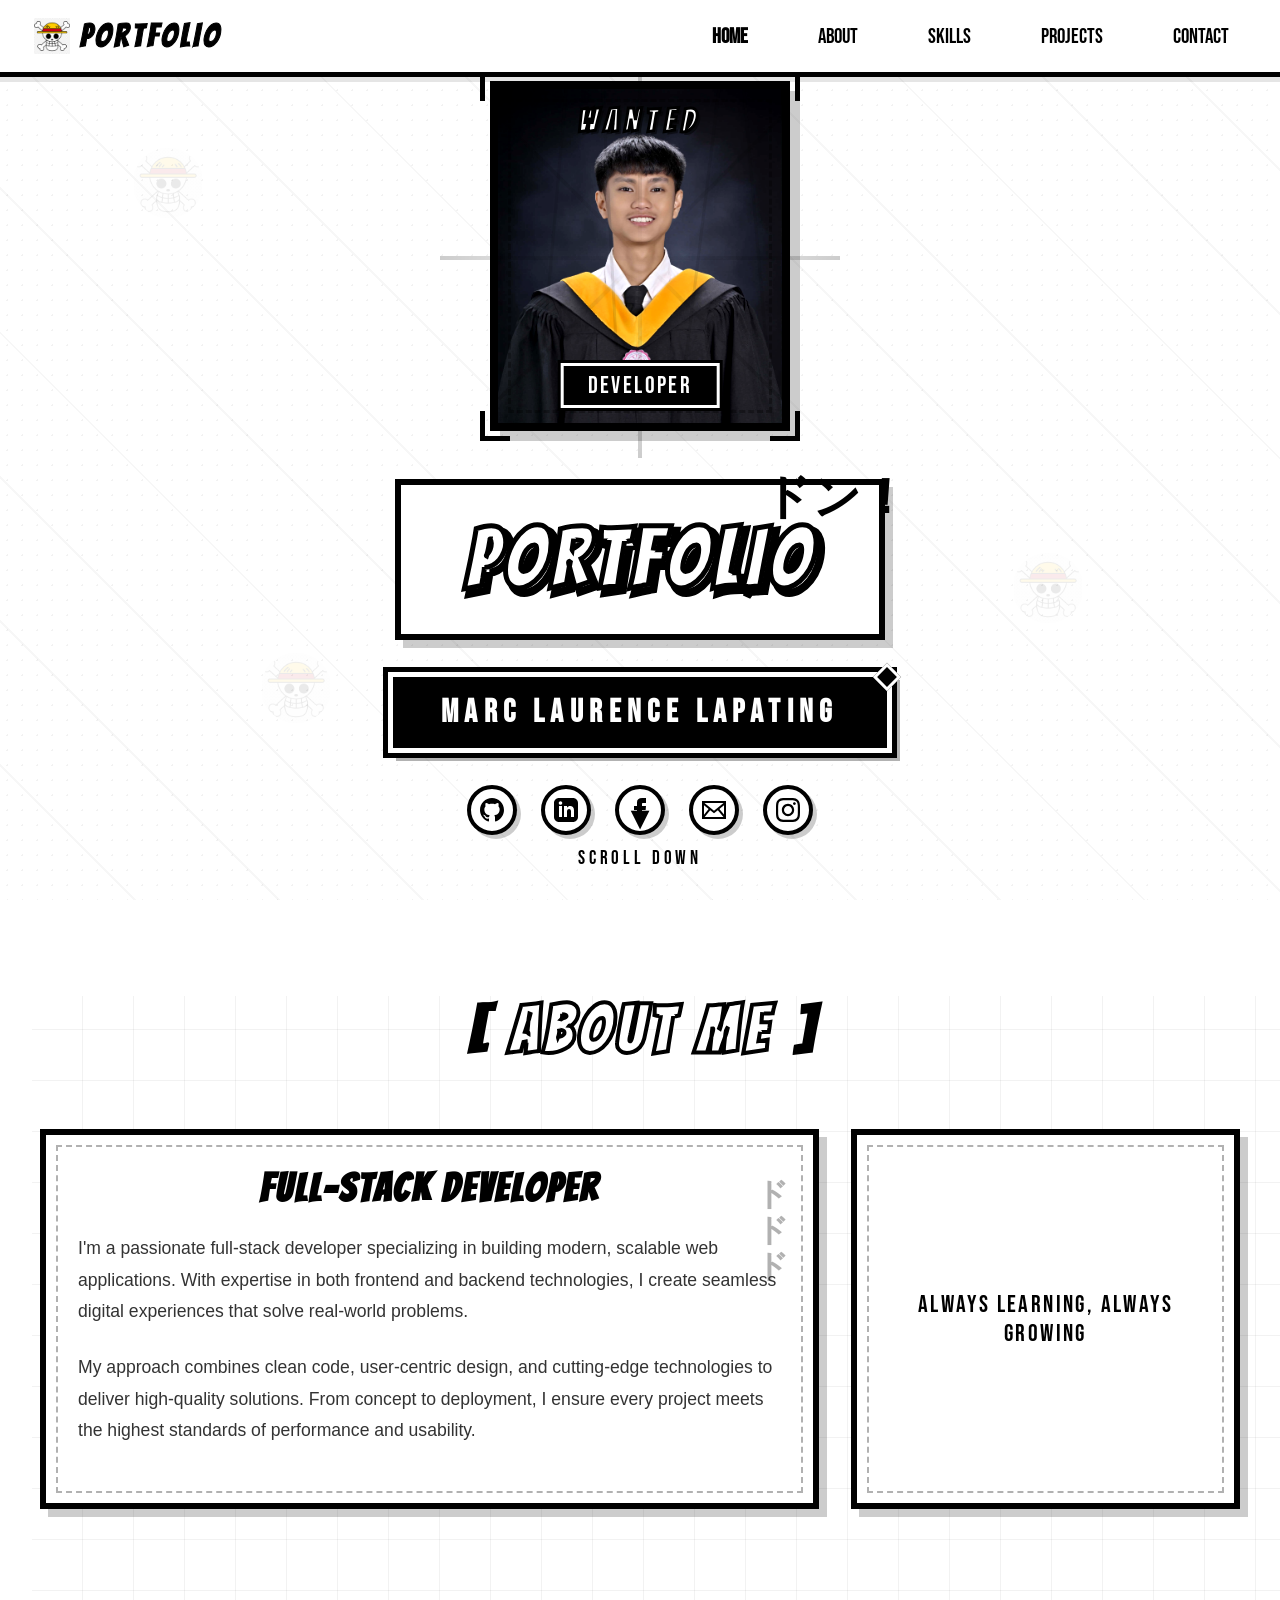
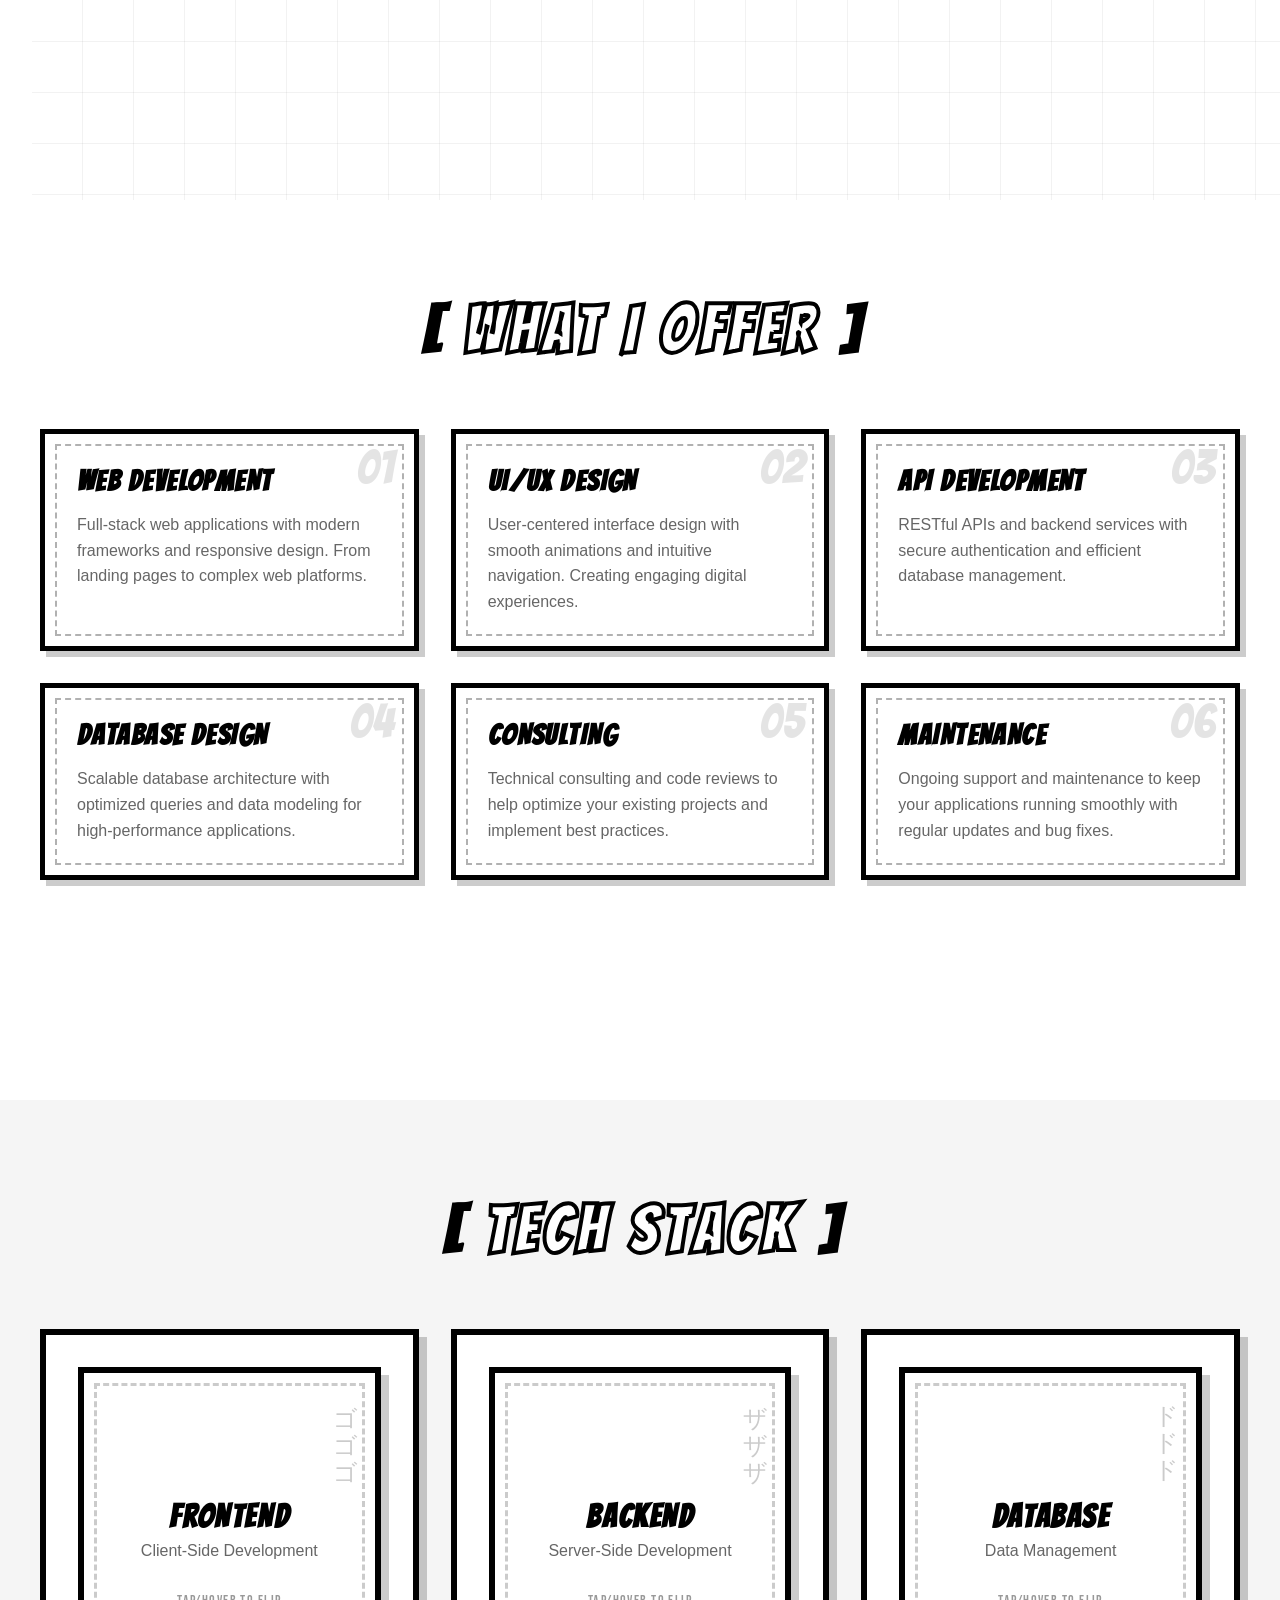
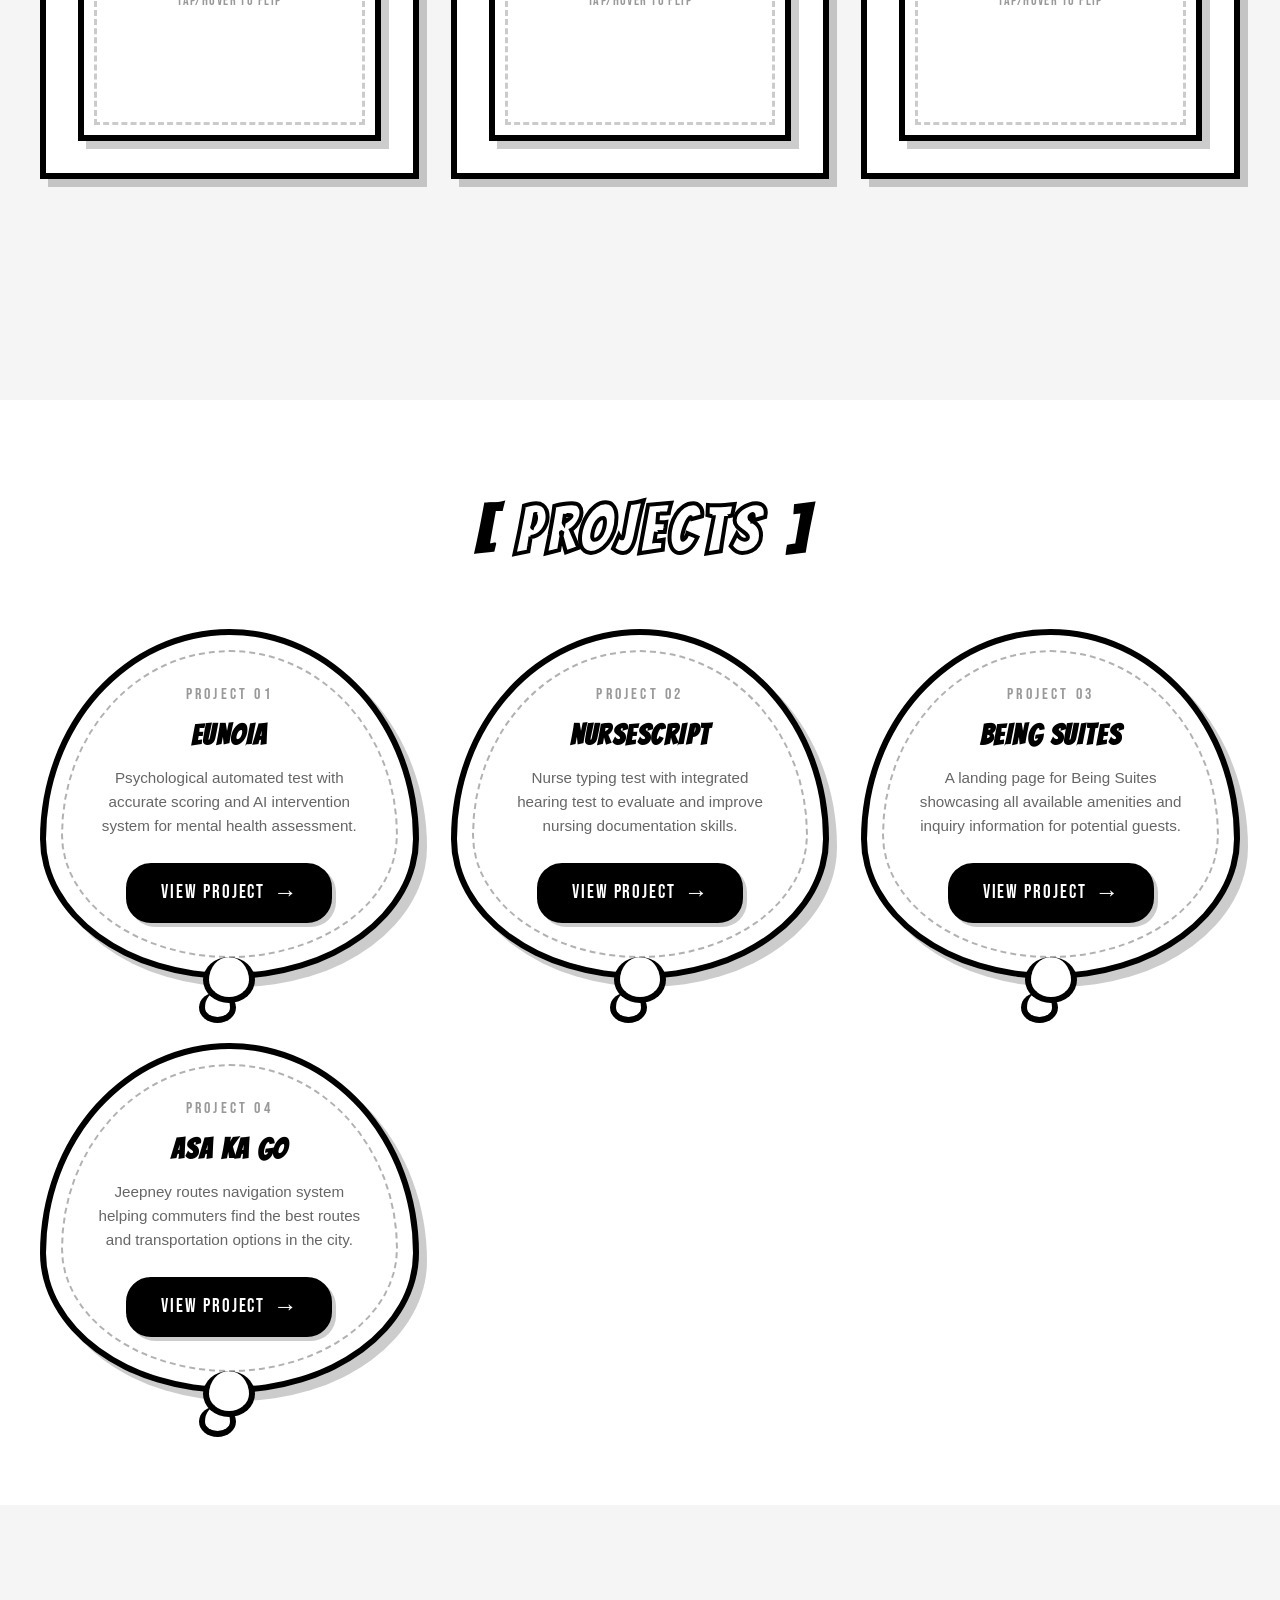
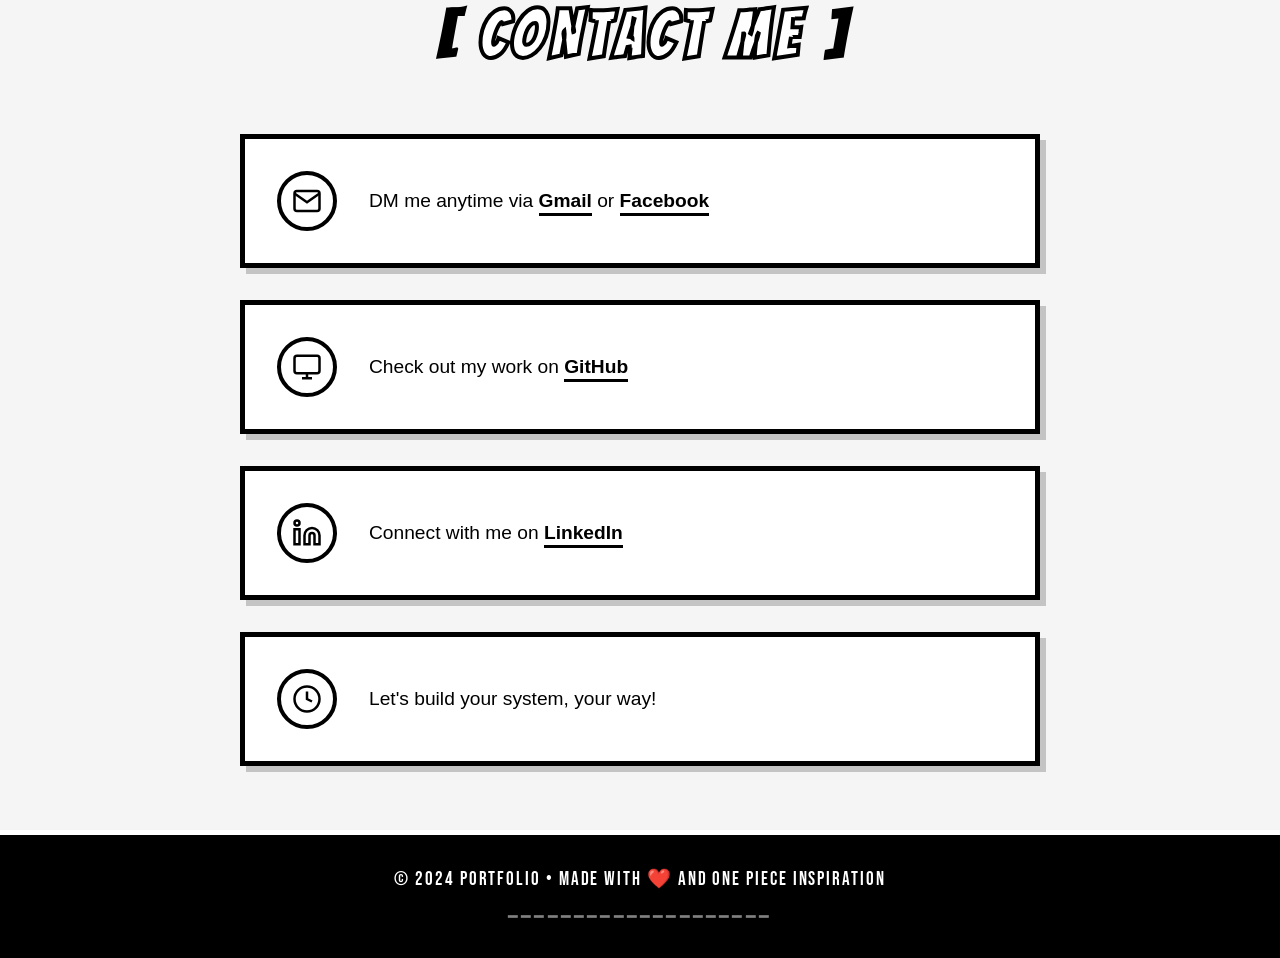
==== index.html @ 34b59da3 "Initial commit - One Piece Portfolio" ====
<!DOCTYPE html>
<html lang="en">
<head>
    <meta charset="UTF-8">
    <meta name="viewport" content="width=device-width, initial-scale=1.0">
    <title>One Piece Portfolio - Manga Edition</title>
    <link rel="stylesheet" href="styles.css">
</head>
<body>
    <!-- Navigation -->
    <nav class="manga-nav">
        <div class="nav-container">
            <div class="nav-logo">
                <img src="images/jolly-roger.png" alt="Logo" class="logo-img">
                <span class="logo-text">PORTFOLIO</span>
            </div>
            <ul class="nav-links">
                <li><a href="#hero" class="nav-link">HOME</a></li>
                <li><a href="#about" class="nav-link">ABOUT</a></li>
                <li><a href="#skills" class="nav-link">SKILLS</a></li>
                <li><a href="#projects" class="nav-link">PROJECTS</a></li>
                <li><a href="#contact" class="nav-link">CONTACT</a></li>
            </ul>
            <div class="nav-toggle">
                <span></span>
                <span></span>
                <span></span>
            </div>
        </div>
    </nav>
    <!-- Hero Section - One Piece Manga Style -->
    <section class="hero" id="hero">
        <!-- Manga Background -->
        <div class="manga-bg">
            <div class="halftone-dots"></div>
            <div class="speed-lines-bg"></div>
        </div>
        
        <!-- Straw Hat Crew Symbols -->
        <div class="crew-symbols">
            <img src="images/jolly-roger.png" alt="Jolly Roger" class="crew-symbol symbol-1">
            <img src="images/jolly-roger.png" alt="Jolly Roger" class="crew-symbol symbol-2">
            <img src="images/jolly-roger.png" alt="Jolly Roger" class="crew-symbol symbol-3">
        </div>
        
        <!-- Your Photo with Manga Frame -->
        <div class="avatar-container">
            <div class="manga-frame-outer">
                <div class="frame-corner tl"></div>
                <div class="frame-corner tr"></div>
                <div class="frame-corner bl"></div>
                <div class="frame-corner br"></div>
                
                <div class="manga-frame">
                    <img src="images/Gradpic Cut.jpg" alt="Profile" class="profile-photo">
                    <div class="photo-border"></div>
                    <div class="wanted-text">WANTED</div>
                    <div class="bounty-text">DEVELOPER</div>
                </div>
                
                <!-- Action Lines -->
                <div class="action-lines">
                    <div class="line line-1"></div>
                    <div class="line line-2"></div>
                    <div class="line line-3"></div>
                    <div class="line line-4"></div>
                </div>
            </div>
            
            <!-- Impact Effect -->
            <div class="impact-burst">
                <div class="burst-line" style="--angle: 0deg"></div>
                <div class="burst-line" style="--angle: 45deg"></div>
                <div class="burst-line" style="--angle: 90deg"></div>
                <div class="burst-line" style="--angle: 135deg"></div>
                <div class="burst-line" style="--angle: 180deg"></div>
                <div class="burst-line" style="--angle: 225deg"></div>
                <div class="burst-line" style="--angle: 270deg"></div>
                <div class="burst-line" style="--angle: 315deg"></div>
            </div>
        </div>

        <!-- Title with Manga Style -->
        <div class="title-container">
            <div class="manga-panel-title">
                <h1 class="title">
                    <span class="title-shadow">PORTFOLIO</span>
                    <span class="title-main">PORTFOLIO</span>
                </h1>
                <div class="title-effects">
                    <span class="effect-text">ドン！</span>
                </div>
            </div>
        </div>
        
        <h2 class="subtitle">
            <div class="name-plate">
                <span class="name">Marc Laurence Lapating</span>
                <div class="plate-decoration"></div>
            </div>
        </h2>
        
        <!-- Social Media Links -->
        <div class="social-media">
            <a href="https://github.com/LrenceLapating" target="_blank" class="social-link" aria-label="GitHub">
                <svg class="social-icon" viewBox="0 0 24 24" fill="currentColor">
                    <path d="M12 0c-6.626 0-12 5.373-12 12 0 5.302 3.438 9.8 8.207 11.387.599.111.793-.261.793-.577v-2.234c-3.338.726-4.033-1.416-4.033-1.416-.546-1.387-1.333-1.756-1.333-1.756-1.089-.745.083-.729.083-.729 1.205.084 1.839 1.237 1.839 1.237 1.07 1.834 2.807 1.304 3.492.997.107-.775.418-1.305.762-1.604-2.665-.305-5.467-1.334-5.467-5.931 0-1.311.469-2.381 1.236-3.221-.124-.303-.535-1.524.117-3.176 0 0 1.008-.322 3.301 1.23.957-.266 1.983-.399 3.003-.404 1.02.005 2.047.138 3.006.404 2.291-1.552 3.297-1.23 3.297-1.23.653 1.653.242 2.874.118 3.176.77.84 1.235 1.911 1.235 3.221 0 4.609-2.807 5.624-5.479 5.921.43.372.823 1.102.823 2.222v3.293c0 .319.192.694.801.576 4.765-1.589 8.199-6.086 8.199-11.386 0-6.627-5.373-12-12-12z"/>
                </svg>
            </a>
            
            <a href="https://www.linkedin.com/in/marc-laurence-lapating-000265319" target="_blank" class="social-link" aria-label="LinkedIn">
                <svg class="social-icon" viewBox="0 0 24 24" fill="currentColor">
                    <path d="M19 0h-14c-2.761 0-5 2.239-5 5v14c0 2.761 2.239 5 5 5h14c2.762 0 5-2.239 5-5v-14c0-2.761-2.238-5-5-5zm-11 19h-3v-11h3v11zm-1.5-12.268c-.966 0-1.75-.79-1.75-1.764s.784-1.764 1.75-1.764 1.75.79 1.75 1.764-.783 1.764-1.75 1.764zm13.5 12.268h-3v-5.604c0-3.368-4-3.113-4 0v5.604h-3v-11h3v1.765c1.396-2.586 7-2.777 7 2.476v6.759z"/>
                </svg>
            </a>
            
            <a href="https://www.facebook.com/profile.php?id=61575056012987" target="_blank" class="social-link" aria-label="Facebook">
                <svg class="social-icon" viewBox="0 0 24 24" fill="currentColor">
                    <path d="M9 8h-3v4h3v12h5v-12h3.642l.358-4h-4v-1.667c0-.955.192-1.333 1.115-1.333h2.885v-5h-3.808c-3.596 0-5.192 1.583-5.192 4.615v3.385z"/>
                </svg>
            </a>
            
            <a href="mailto:laurencelapating@gmail.com" class="social-link" aria-label="Email">
                <svg class="social-icon" viewBox="0 0 24 24" fill="currentColor">
                    <path d="M0 3v18h24v-18h-24zm6.623 7.929l-4.623 5.712v-9.458l4.623 3.746zm-4.141-5.929h19.035l-9.517 7.713-9.518-7.713zm5.694 7.188l3.824 3.099 3.83-3.104 5.612 6.817h-18.779l5.513-6.812zm9.208-1.264l4.616-3.741v9.348l-4.616-5.607z"/>
                </svg>
            </a>
            
            <a href="https://www.instagram.com/yourusername" target="_blank" class="social-link" aria-label="Instagram">
                <svg class="social-icon" viewBox="0 0 24 24" fill="currentColor">
                    <path d="M12 2.163c3.204 0 3.584.012 4.85.07 3.252.148 4.771 1.691 4.919 4.919.058 1.265.069 1.645.069 4.849 0 3.205-.012 3.584-.069 4.849-.149 3.225-1.664 4.771-4.919 4.919-1.266.058-1.644.07-4.85.07-3.204 0-3.584-.012-4.849-.07-3.26-.149-4.771-1.699-4.919-4.92-.058-1.265-.07-1.644-.07-4.849 0-3.204.013-3.583.07-4.849.149-3.227 1.664-4.771 4.919-4.919 1.266-.057 1.645-.069 4.849-.069zm0-2.163c-3.259 0-3.667.014-4.947.072-4.358.2-6.78 2.618-6.98 6.98-.059 1.281-.073 1.689-.073 4.948 0 3.259.014 3.668.072 4.948.2 4.358 2.618 6.78 6.98 6.98 1.281.058 1.689.072 4.948.072 3.259 0 3.668-.014 4.948-.072 4.354-.2 6.782-2.618 6.979-6.98.059-1.28.073-1.689.073-4.948 0-3.259-.014-3.667-.072-4.947-.196-4.354-2.617-6.78-6.979-6.98-1.281-.059-1.69-.073-4.949-.073zm0 5.838c-3.403 0-6.162 2.759-6.162 6.162s2.759 6.163 6.162 6.163 6.162-2.759 6.162-6.163c0-3.403-2.759-6.162-6.162-6.162zm0 10.162c-2.209 0-4-1.79-4-4 0-2.209 1.791-4 4-4s4 1.791 4 4c0 2.21-1.791 4-4 4zm6.406-11.845c-.796 0-1.441.645-1.441 1.44s.645 1.44 1.441 1.44c.795 0 1.439-.645 1.439-1.44s-.644-1.44-1.439-1.44z"/>
                </svg>
            </a>
        </div>
        
        <!-- Scroll Indicator -->
        <div class="scroll-indicator">
            <div class="scroll-arrow">▼</div>
            <span class="scroll-text">SCROLL DOWN</span>
        </div>
    </section>

    <!-- About Section - Manga Panel Style -->
    <section class="about" id="about">
        <div class="manga-grid-bg"></div>
        <div class="section-content">
            <h2 class="section-title manga-title">
                <span class="title-bracket">[</span>
                <span class="title-text">ABOUT ME</span>
                <span class="title-bracket">]</span>
            </h2>
            
            <div class="manga-panels-container">
                <div class="manga-panel panel-large">
                    <div class="panel-frame"></div>
                    <div class="about-content">
                        <h3 class="about-heading">Full-Stack Developer</h3>
                        <p class="about-text">
                            I'm a passionate full-stack developer specializing in building modern, scalable web applications. 
                            With expertise in both frontend and backend technologies, I create seamless digital experiences 
                            that solve real-world problems.
                        </p>
                        <p class="about-text">
                            My approach combines clean code, user-centric design, and cutting-edge technologies to deliver 
                            high-quality solutions. From concept to deployment, I ensure every project meets the highest 
                            standards of performance and usability.
                        </p>
                    </div>
                    <div class="panel-effects">
                        <span class="effect-kanji">ドドド</span>
                    </div>
                </div>
                
                <div class="manga-panel panel-small">
                    <div class="panel-frame"></div>
                    <p class="panel-caption">ALWAYS LEARNING, ALWAYS GROWING</p>
                </div>
            </div>
        </div>
    </section>

    <!-- What I Offer Section -->
    <section class="services" id="services">
        <div class="section-content">
            <h2 class="section-title manga-title">
                <span class="title-bracket">[</span>
                <span class="title-text">WHAT I OFFER</span>
                <span class="title-bracket">]</span>
            </h2>
            
            <div class="services-grid">
                <div class="service-card">
                    <div class="service-border"></div>
                    <div class="service-number">01</div>
                    <h3 class="service-title">WEB DEVELOPMENT</h3>
                    <p class="service-desc">Full-stack web applications with modern frameworks and responsive design. From landing pages to complex web platforms.</p>
                </div>
                
                <div class="service-card">
                    <div class="service-border"></div>
                    <div class="service-number">02</div>
                    <h3 class="service-title">UI/UX DESIGN</h3>
                    <p class="service-desc">User-centered interface design with smooth animations and intuitive navigation. Creating engaging digital experiences.</p>
                </div>
                
                <div class="service-card">
                    <div class="service-border"></div>
                    <div class="service-number">03</div>
                    <h3 class="service-title">API DEVELOPMENT</h3>
                    <p class="service-desc">RESTful APIs and backend services with secure authentication and efficient database management.</p>
                </div>
                
                <div class="service-card">
                    <div class="service-border"></div>
                    <div class="service-number">04</div>
                    <h3 class="service-title">DATABASE DESIGN</h3>
                    <p class="service-desc">Scalable database architecture with optimized queries and data modeling for high-performance applications.</p>
                </div>
                
                <div class="service-card">
                    <div class="service-border"></div>
                    <div class="service-number">05</div>
                    <h3 class="service-title">CONSULTING</h3>
                    <p class="service-desc">Technical consulting and code reviews to help optimize your existing projects and implement best practices.</p>
                </div>
                
                <div class="service-card">
                    <div class="service-border"></div>
                    <div class="service-number">06</div>
                    <h3 class="service-title">MAINTENANCE</h3>
                    <p class="service-desc">Ongoing support and maintenance to keep your applications running smoothly with regular updates and bug fixes.</p>
                </div>
            </div>
        </div>
    </section>

    <!-- Skills Section - Crew Members Style -->
    <section class="skills" id="skills">
        <div class="section-content">
            <h2 class="section-title manga-title">
                <span class="title-bracket">[</span>
                <span class="title-text">Tech Stack</span>
                <span class="title-bracket">]</span>
            </h2>
            
            <div class="skills-grid crew-grid">
                <!-- Frontend Card -->
                <div class="crew-card flip-card" onclick="this.classList.toggle('flipped')">
                    <div class="flip-card-inner">
                        <!-- Front Side -->
                        <div class="flip-card-front">
                            <div class="card-border"></div>
                            <h3 class="crew-name">FRONTEND</h3>
                            <p class="crew-role">Client-Side Development</p>
                            <div class="card-effect">ゴゴゴ</div>
                            <p class="flip-hint">TAP/HOVER TO FLIP</p>
                        </div>
                        
                        <!-- Back Side -->
                        <div class="flip-card-back">
                            <div class="card-border"></div>
                            <h3 class="tech-title">TECH STACK</h3>
                            <div class="tech-list">
                                <div class="tech-item">⚡ React.js</div>
                                <div class="tech-item">⚡ Next.js</div>
                                <div class="tech-item">⚡ TypeScript</div>
                                <div class="tech-item">⚡ Tailwind CSS</div>
                                <div class="tech-item">⚡ JavaScript</div>
                                <div class="tech-item">⚡ HTML5 & CSS3</div>
                            </div>
                            <div class="card-effect">ドン！</div>
                        </div>
                    </div>
                </div>
                
                <!-- Backend Card -->
                <div class="crew-card flip-card" onclick="this.classList.toggle('flipped')">
                    <div class="flip-card-inner">
                        <!-- Front Side -->
                        <div class="flip-card-front">
                            <div class="card-border"></div>
                            <h3 class="crew-name">BACKEND</h3>
                            <p class="crew-role">Server-Side Development</p>
                            <div class="card-effect">ザザザ</div>
                            <p class="flip-hint">TAP/HOVER TO FLIP</p>
                        </div>
                        
                        <!-- Back Side -->
                        <div class="flip-card-back">
                            <div class="card-border"></div>
                            <h3 class="tech-title">TECH STACK</h3>
                            <div class="tech-list">
                                <div class="tech-item">⚡ Node.js</div>
                                <div class="tech-item">⚡ Express.js</div>
                                <div class="tech-item">⚡ Python</div>
                                <div class="tech-item">⚡ Django</div>
                                <div class="tech-item">⚡ REST APIs</div>
                                <div class="tech-item">⚡ GraphQL</div>
                            </div>
                            <div class="card-effect">バン！</div>
                        </div>
                    </div>
                </div>
                
                <!-- Database Card -->
                <div class="crew-card flip-card" onclick="this.classList.toggle('flipped')">
                    <div class="flip-card-inner">
                        <!-- Front Side -->
                        <div class="flip-card-front">
                            <div class="card-border"></div>
                            <h3 class="crew-name">DATABASE</h3>
                            <p class="crew-role">Data Management</p>
                            <div class="card-effect">ドドド</div>
                            <p class="flip-hint">TAP/HOVER TO FLIP</p>
                        </div>
                        
                        <!-- Back Side -->
                        <div class="flip-card-back">
                            <div class="card-border"></div>
                            <h3 class="tech-title">TECH STACK</h3>
                            <div class="tech-list">
                                <div class="tech-item">⚡ MongoDB</div>
                                <div class="tech-item">⚡ PostgreSQL</div>
                                <div class="tech-item">⚡ MySQL</div>
                                <div class="tech-item">⚡ Redis</div>
                                <div class="tech-item">⚡ Firebase</div>
                                <div class="tech-item">⚡ Prisma ORM</div>
                            </div>
                            <div class="card-effect">ズン！</div>
                        </div>
                    </div>
                </div>
            </div>
        </div>
    </section>

    <!-- Projects Section - Manga Chapters -->
    <section class="projects" id="projects">
        <div class="section-content">
            <h2 class="section-title manga-title">
                <span class="title-bracket">[</span>
                <span class="title-text">PROJECTS</span>
                <span class="title-bracket">]</span>
            </h2>
            
            <div class="projects-grid manga-chapters">
                <a href="https://eunoia.uic.edu.ph" target="_blank" class="chapter-card">
                    <div class="chapter-border"></div>
                    <div class="chapter-number">PROJECT 01</div>
                    <h3 class="chapter-title">EUNOIA</h3>
                    <p class="chapter-desc">Psychological automated test with accurate scoring and AI intervention system for mental health assessment.</p>
                    <div class="manga-btn-wrapper">
                        <span class="manga-btn-text">VIEW PROJECT</span>
                        <div class="btn-arrow">→</div>
                    </div>
                    <div class="impact-text">ドン！</div>
                </a>
                
                <a href="https://nursescript.uic.edu.ph/" target="_blank" class="chapter-card">
                    <div class="chapter-border"></div>
                    <div class="chapter-number">PROJECT 02</div>
                    <h3 class="chapter-title">NURSESCRIPT</h3>
                    <p class="chapter-desc">Nurse typing test with integrated hearing test to evaluate and improve nursing documentation skills.</p>
                    <div class="manga-btn-wrapper">
                        <span class="manga-btn-text">VIEW PROJECT</span>
                        <div class="btn-arrow">→</div>
                    </div>
                    <div class="impact-text">バン！</div>
                </a>
                
                <a href="https://being-suites.vercel.app/" target="_blank" class="chapter-card">
                    <div class="chapter-border"></div>
                    <div class="chapter-number">PROJECT 03</div>
                    <h3 class="chapter-title">BEING SUITES</h3>
                    <p class="chapter-desc">A landing page for Being Suites showcasing all available amenities and inquiry information for potential guests.</p>
                    <div class="manga-btn-wrapper">
                        <span class="manga-btn-text">VIEW PROJECT</span>
                        <div class="btn-arrow">→</div>
                    </div>
                    <div class="impact-text">ズン！</div>
                </a>
                
                <a href="https://asa-ka-go.vercel.app/" target="_blank" class="chapter-card">
                    <div class="chapter-border"></div>
                    <div class="chapter-number">PROJECT 04</div>
                    <h3 class="chapter-title">ASA KA GO</h3>
                    <p class="chapter-desc">Jeepney routes navigation system helping commuters find the best routes and transportation options in the city.</p>
                    <div class="manga-btn-wrapper">
                        <span class="manga-btn-text">VIEW PROJECT</span>
                        <div class="btn-arrow">→</div>
                    </div>
                    <div class="impact-text">ガン！</div>
                </a>
            </div>
        </div>
    </section>

    <!-- Contact Section - Final Panel -->
    <section class="contact" id="contact">
        <div class="section-content">
            <h2 class="section-title manga-title">
                <span class="title-bracket">[</span>
                <span class="title-text">CONTACT ME</span>
                <span class="title-bracket">]</span>
            </h2>
            
            <div class="contact-list">
                <div class="contact-item">
                    <div class="contact-icon-wrapper">
                        <svg class="contact-svg" viewBox="0 0 24 24" fill="none" stroke="currentColor" stroke-width="2">
                            <path d="M4 4h16c1.1 0 2 .9 2 2v12c0 1.1-.9 2-2 2H4c-1.1 0-2-.9-2-2V6c0-1.1.9-2 2-2z"></path>
                            <polyline points="22,6 12,13 2,6"></polyline>
                        </svg>
                    </div>
                    <p class="contact-text">DM me anytime via <a href="mailto:laurencelapating@gmail.com" class="contact-link">Gmail</a> or <a href="https://www.facebook.com/profile.php?id=61575056012987" target="_blank" class="contact-link">Facebook</a></p>
                </div>
                
                <div class="contact-item">
                    <div class="contact-icon-wrapper">
                        <svg class="contact-svg" viewBox="0 0 24 24" fill="none" stroke="currentColor" stroke-width="2">
                            <rect x="2" y="3" width="20" height="14" rx="2" ry="2"></rect>
                            <line x1="8" y1="21" x2="16" y2="21"></line>
                            <line x1="12" y1="17" x2="12" y2="21"></line>
                        </svg>
                    </div>
                    <p class="contact-text">Check out my work on <a href="https://github.com/LrenceLapating" target="_blank" class="contact-link">GitHub</a></p>
                </div>
                
                <div class="contact-item">
                    <div class="contact-icon-wrapper">
                        <svg class="contact-svg" viewBox="0 0 24 24" fill="none" stroke="currentColor" stroke-width="2">
                            <path d="M16 8a6 6 0 0 1 6 6v7h-4v-7a2 2 0 0 0-2-2 2 2 0 0 0-2 2v7h-4v-7a6 6 0 0 1 6-6z"></path>
                            <rect x="2" y="9" width="4" height="12"></rect>
                            <circle cx="4" cy="4" r="2"></circle>
                        </svg>
                    </div>
                    <p class="contact-text">Connect with me on <a href="https://www.linkedin.com/in/marc-laurence-lapating-000265319" target="_blank" class="contact-link">LinkedIn</a></p>
                </div>
                
                <div class="contact-item">
                    <div class="contact-icon-wrapper">
                        <svg class="contact-svg" viewBox="0 0 24 24" fill="none" stroke="currentColor" stroke-width="2">
                            <circle cx="12" cy="12" r="10"></circle>
                            <polyline points="12 6 12 12 16 14"></polyline>
                        </svg>
                    </div>
                    <p class="contact-text">Let's build your system, your way!</p>
                </div>
            </div>
        </div>
    </section>
    
    <!-- Footer -->
    <footer class="manga-footer">
        <p>© 2024 Portfolio • Made with ❤️ and One Piece inspiration</p>
        <div class="footer-decoration">━━━━━━━━━━━━━━━━━━━━</div>
    </footer>

    <script src="script.js"></script>
</body>
</html>
---- styles.css ----
@import url('https://fonts.googleapis.com/css2?family=Bangers&family=Permanent+Marker&family=Bebas+Neue&display=swap');

* {
    margin: 0;
    padding: 0;
    box-sizing: border-box;
}

body {
    font-family: 'Arial', sans-serif;
    background: #fff;
    color: #000;
    overflow-x: hidden;
}

/* NAVIGATION - MANGA STYLE */
.manga-nav {
    position: fixed;
    top: 0;
    left: 0;
    right: 0;
    background: #fff;
    border-bottom: 5px solid #000;
    z-index: 1000;
    box-shadow: 0 5px 0 rgba(0,0,0,0.1);
}

.nav-container {
    max-width: 1400px;
    margin: 0 auto;
    padding: 1rem 2rem;
    display: flex;
    justify-content: space-between;
    align-items: center;
}

.nav-logo {
    display: flex;
    align-items: center;
    gap: 0.5rem;
}

.logo-text {
    font-family: 'Bangers', cursive;
    font-size: 2rem;
    color: #000;
    letter-spacing: 0.1em;
    -webkit-text-stroke: 1px #000;
}

.logo-skull {
    font-size: 1.8rem;
    animation: skullBounce 1s ease-in-out infinite;
}

.logo-img {
    width: 40px;
    height: 40px;
    object-fit: contain;
    animation: skullBounce 1s ease-in-out infinite;
    background: #fff !important;
    padding: 2px;
}

@keyframes skullBounce {
    0%, 100% { transform: rotate(0deg); }
    50% { transform: rotate(10deg); }
}

.nav-links {
    display: flex;
    list-style: none;
    gap: 2rem;
}

.nav-link {
    font-family: 'Bebas Neue', cursive;
    font-size: 1.3rem;
    color: #000;
    text-decoration: none;
    padding: 0.5rem 1rem;
    border: 3px solid transparent;
    transition: all 0.3s;
    position: relative;
}

.nav-link::after {
    content: '';
    position: absolute;
    bottom: 0;
    left: 0;
    width: 0;
    height: 3px;
    background: #000;
    transition: width 0.3s;
}

.nav-link:hover::after {
    width: 100%;
}

.nav-link:hover {
    transform: translateY(-3px);
}

.nav-toggle {
    display: none;
    flex-direction: column;
    gap: 5px;
    cursor: pointer;
}

.nav-toggle span {
    width: 30px;
    height: 4px;
    background: #000;
    transition: all 0.3s;
}

/* HERO SECTION - ONE PIECE MANGA STYLE */
.hero {
    min-height: 100vh;
    display: flex;
    flex-direction: column;
    align-items: center;
    justify-content: center;
    position: relative;
    background: #fff;
    padding-top: 80px;
    overflow: hidden;
}

/* Manga Background */
.manga-bg {
    position: absolute;
    width: 100%;
    height: 100%;
    z-index: 0;
}

.halftone-dots {
    position: absolute;
    width: 100%;
    height: 100%;
    background-image: 
        radial-gradient(circle, #000 1px, transparent 1px);
    background-size: 15px 15px;
    opacity: 0.05;
}

.speed-lines-bg {
    position: absolute;
    width: 100%;
    height: 100%;
    background: repeating-linear-gradient(
        45deg,
        transparent,
        transparent 100px,
        rgba(0,0,0,0.03) 100px,
        rgba(0,0,0,0.03) 102px
    );
}

/* Crew Symbols */
.crew-symbols {
    position: absolute;
    width: 100%;
    height: 100%;
    pointer-events: none;
}

.crew-symbol {
    position: absolute;
    width: 80px;
    height: 80px;
    object-fit: contain;
    opacity: 0.08;
    animation: floatSymbol 6s ease-in-out infinite;
    background: #fff !important;
    padding: 5px;
    border-radius: 50%;
}

.symbol-1 { top: 15%; left: 10%; animation-delay: 0s; }
.symbol-2 { top: 60%; right: 15%; animation-delay: 2s; }
.symbol-3 { bottom: 20%; left: 20%; animation-delay: 4s; }

@keyframes floatSymbol {
    0%, 100% { transform: translateY(0) rotate(0deg); }
    50% { transform: translateY(-20px) rotate(10deg); }
}

/* AVATAR WITH YOUR PHOTO */
.avatar-container {
    position: relative;
    z-index: 10;
    animation: heroEntry 1.5s cubic-bezier(0.68, -0.55, 0.265, 1.55);
}

@keyframes heroEntry {
    0% { transform: scale(0) rotate(180deg); opacity: 0; }
    60% { transform: scale(1.1) rotate(-10deg); }
    100% { transform: scale(1) rotate(0); opacity: 1; }
}

.manga-frame-outer {
    position: relative;
    width: 300px;
    height: 350px;
}

/* Frame Corners */
.frame-corner {
    position: absolute;
    width: 30px;
    height: 30px;
    border: 5px solid #000;
    z-index: 5;
}

.frame-corner.tl { top: -10px; left: -10px; border-right: none; border-bottom: none; }
.frame-corner.tr { top: -10px; right: -10px; border-left: none; border-bottom: none; }
.frame-corner.bl { bottom: -10px; left: -10px; border-right: none; border-top: none; }
.frame-corner.br { bottom: -10px; right: -10px; border-left: none; border-top: none; }

/* Manga Frame */
.manga-frame {
    position: relative;
    width: 100%;
    height: 100%;
    background: #fff;
    border: 8px solid #000;
    box-shadow: 
        inset 0 0 0 3px #fff,
        inset 0 0 0 6px #000,
        10px 10px 0 rgba(0,0,0,0.2);
    overflow: hidden;
}

.profile-photo {
    width: 100%;
    height: 100%;
    object-fit: cover;
    filter: contrast(1.2) grayscale(0);
    transition: all 0.5s;
}

.manga-frame:hover .profile-photo {
    transform: scale(1.1);
    filter: contrast(1.3);
}

.photo-border {
    position: absolute;
    top: 10px;
    left: 10px;
    right: 10px;
    bottom: 10px;
    border: 3px dashed #000;
    pointer-events: none;
    opacity: 0.3;
}

.wanted-text {
    position: absolute;
    top: 15px;
    left: 50%;
    transform: translateX(-50%);
    font-family: 'Bangers', cursive;
    font-size: 2rem;
    color: #fff;
    -webkit-text-stroke: 3px #000;
    text-shadow: 3px 3px 0 rgba(0,0,0,0.5);
    z-index: 10;
    letter-spacing: 0.2em;
}

.bounty-text {
    position: absolute;
    bottom: 15px;
    left: 50%;
    transform: translateX(-50%);
    font-family: 'Bebas Neue', cursive;
    font-size: 1.5rem;
    color: #fff;
    background: #000;
    padding: 0.3rem 1.5rem;
    border: 3px solid #fff;
    box-shadow: 0 0 0 3px #000;
    z-index: 10;
    letter-spacing: 0.1em;
}

/* Action Lines */
.action-lines {
    position: absolute;
    width: 100%;
    height: 100%;
    top: 0;
    left: 0;
    pointer-events: none;
}

.line {
    position: absolute;
    width: 3px;
    height: 100%;
    background: #000;
    opacity: 0.1;
}

.line-1 { left: 20%; transform: rotate(5deg); }
.line-2 { left: 40%; transform: rotate(-3deg); }
.line-3 { right: 30%; transform: rotate(7deg); }
.line-4 { right: 10%; transform: rotate(-5deg); }

/* Impact Burst */
.impact-burst {
    position: absolute;
    width: 400px;
    height: 400px;
    top: 50%;
    left: 50%;
    transform: translate(-50%, -50%);
    pointer-events: none;
}

.burst-line {
    position: absolute;
    width: 200px;
    height: 4px;
    background: linear-gradient(90deg, #000, transparent);
    top: 50%;
    left: 50%;
    transform-origin: left center;
    transform: rotate(var(--angle)) translateX(-100%);
    opacity: 0.2;
    animation: burstPulse 2s ease-in-out infinite;
}

@keyframes burstPulse {
    0%, 100% { transform: rotate(var(--angle)) translateX(-100%) scaleX(1); }
    50% { transform: rotate(var(--angle)) translateX(-100%) scaleX(1.2); }
}

/* TITLE STYLING */
.title-container {
    position: relative;
    margin-top: 3rem;
    z-index: 10;
}

.manga-panel-title {
    position: relative;
    background: #fff;
    padding: 2rem 4rem;
    border: 6px solid #000;
    box-shadow: 8px 8px 0 rgba(0,0,0,0.2);
}

.title {
    position: relative;
    text-align: center;
}

.title-shadow {
    position: absolute;
    top: 5px;
    left: 5px;
    font-family: 'Bangers', cursive;
    font-size: 5rem;
    color: transparent;
    -webkit-text-stroke: 8px #000;
    letter-spacing: 0.1em;
    z-index: 1;
}

.title-main {
    position: relative;
    font-family: 'Bangers', cursive;
    font-size: 5rem;
    color: #fff;
    -webkit-text-stroke: 5px #000;
    letter-spacing: 0.1em;
    z-index: 2;
    animation: titlePop 1s ease-out infinite alternate;
}

@keyframes titlePop {
    0% { transform: scale(1); }
    100% { transform: scale(1.02); }
}

.title-effects {
    position: absolute;
    top: -20px;
    right: -30px;
}

.effect-text {
    font-family: 'Bebas Neue', cursive;
    font-size: 3rem;
    color: #000;
    font-weight: bold;
    animation: effectShake 0.5s ease-in-out infinite;
}

@keyframes effectShake {
    0%, 100% { transform: rotate(-5deg); }
    50% { transform: rotate(5deg); }
}

/* SUBTITLE */
.subtitle {
    margin-top: 2rem;
    z-index: 10;
}

.name-plate {
    position: relative;
    background: #000;
    color: #fff;
    padding: 1rem 3rem;
    border: 5px solid #fff;
    box-shadow: 0 0 0 5px #000, 8px 8px 0 rgba(0,0,0,0.3);
    display: inline-block;
}

.name {
    font-family: 'Bebas Neue', cursive;
    font-size: 2rem;
    letter-spacing: 0.2em;
}

.plate-decoration {
    position: absolute;
    top: -10px;
    right: -10px;
    width: 20px;
    height: 20px;
    background: #000;
    border: 3px solid #fff;
    transform: rotate(45deg);
}

/* SOCIAL MEDIA LINKS */
.social-media {
    display: flex;
    gap: 1.5rem;
    margin-top: 2rem;
    justify-content: center;
    align-items: center;
    z-index: 10;
    animation: socialEntry 1s ease-out 1s both;
}

@keyframes socialEntry {
    0% { transform: translateY(30px); opacity: 0; }
    100% { transform: translateY(0); opacity: 1; }
}

.social-link {
    width: 50px;
    height: 50px;
    background: #fff;
    border: 4px solid #000;
    border-radius: 50%;
    display: flex;
    align-items: center;
    justify-content: center;
    transition: all 0.4s cubic-bezier(0.68, -0.55, 0.265, 1.55);
    box-shadow: 4px 4px 0 rgba(0,0,0,0.2);
    position: relative;
    overflow: hidden;
}

.social-link::before {
    content: '';
    position: absolute;
    width: 100%;
    height: 100%;
    background: #000;
    transform: translateY(100%);
    transition: transform 0.3s;
    z-index: 0;
}

.social-link:hover::before {
    transform: translateY(0);
}

.social-link:hover {
    transform: translateY(-8px) rotate(10deg);
    box-shadow: 6px 6px 0 rgba(0,0,0,0.3);
}

.social-icon {
    width: 24px;
    height: 24px;
    color: #000;
    transition: all 0.3s;
    position: relative;
    z-index: 1;
}

.social-link:hover .social-icon {
    color: #fff;
    transform: scale(1.1);
}

/* SCROLL INDICATOR */
.scroll-indicator {
    position: absolute;
    bottom: 30px;
    display: flex;
    flex-direction: column;
    align-items: center;
    animation: bounce 2s infinite;
    z-index: 10;
}

.scroll-arrow {
    font-size: 2rem;
    color: #000;
    animation: arrowBounce 1s ease-in-out infinite;
}

.scroll-text {
    margin-top: 10px;
    font-family: 'Bebas Neue', cursive;
    font-size: 1.2rem;
    color: #000;
    letter-spacing: 0.2em;
}

@keyframes arrowBounce {
    0%, 100% { transform: translateY(0); }
    50% { transform: translateY(10px); }
}

@keyframes bounce {
    0%, 20%, 50%, 80%, 100% { transform: translateY(0); }
    40% { transform: translateY(-10px); }
    60% { transform: translateY(-5px); }
}

/* SECTIONS */
section {
    min-height: 100vh;
    padding: 6rem 2rem 4rem;
    position: relative;
    background: #fff;
}

.section-content {
    max-width: 1200px;
    margin: 0 auto;
}

/* MANGA TITLE STYLE */
.manga-title {
    text-align: center;
    margin-bottom: 4rem;
    position: relative;
    display: inline-block;
    left: 50%;
    transform: translateX(-50%);
}

.title-bracket {
    font-family: 'Bangers', cursive;
    font-size: 4rem;
    color: #000;
    margin: 0 1rem;
}

.title-text {
    font-family: 'Bangers', cursive;
    font-size: 4rem;
    color: #fff;
    -webkit-text-stroke: 4px #000;
    letter-spacing: 0.1em;
}

.title-skull {
    position: absolute;
    top: -30px;
    right: -40px;
    width: 60px;
    height: 60px;
    object-fit: contain;
    animation: skullFloat 2s ease-in-out infinite;
    background: #fff !important;
    padding: 5px;
    border-radius: 50%;
}

@keyframes skullFloat {
    0%, 100% { transform: translateY(0) rotate(0deg); }
    50% { transform: translateY(-10px) rotate(10deg); }
}

/* ABOUT SECTION */
.about {
    background: #fff;
    position: relative;
}

.manga-grid-bg {
    position: absolute;
    width: 100%;
    height: 100%;
    background: 
        repeating-linear-gradient(0deg, transparent, transparent 50px, rgba(0,0,0,0.05) 50px, rgba(0,0,0,0.05) 51px),
        repeating-linear-gradient(90deg, transparent, transparent 50px, rgba(0,0,0,0.05) 50px, rgba(0,0,0,0.05) 51px);
}

.manga-panels-container {
    display: grid;
    grid-template-columns: 2fr 1fr;
    gap: 2rem;
}

.manga-panel {
    position: relative;
    background: #fff;
    border: 6px solid #000;
    padding: 2rem;
    box-shadow: 8px 8px 0 rgba(0,0,0,0.2);
    transition: all 0.5s cubic-bezier(0.68, -0.55, 0.265, 1.55);
}

.manga-panel:hover {
    transform: translateY(-10px) rotate(-1deg);
    box-shadow: 12px 12px 0 rgba(0,0,0,0.3);
}

.panel-frame {
    position: absolute;
    top: 10px;
    left: 10px;
    right: 10px;
    bottom: 10px;
    border: 2px dashed #000;
    opacity: 0.3;
    pointer-events: none;
}

.speech-bubble {
    position: relative;
    background: #fff;
    padding: 2rem;
    border: 4px solid #000;
    border-radius: 20px;
}

.manga-text {
    font-size: 1.3rem;
    color: #000;
    line-height: 1.8;
    margin-bottom: 1rem;
    font-weight: 500;
}

.bubble-tail {
    position: absolute;
    bottom: -25px;
    left: 50%;
    transform: translateX(-50%);
    width: 0;
    height: 0;
    border-left: 25px solid transparent;
    border-right: 25px solid transparent;
    border-top: 25px solid #000;
}

.bubble-tail::before {
    content: '';
    position: absolute;
    bottom: 4px;
    left: -20px;
    width: 0;
    height: 0;
    border-left: 20px solid transparent;
    border-right: 20px solid transparent;
    border-top: 20px solid #fff;
}

.panel-effects {
    position: absolute;
    top: 20px;
    right: 20px;
}

.effect-kanji {
    font-family: 'Bebas Neue', cursive;
    font-size: 2rem;
    color: #000;
    font-weight: bold;
    opacity: 0.3;
    writing-mode: vertical-rl;
}

.panel-small {
    display: flex;
    flex-direction: column;
    align-items: center;
    justify-content: center;
    gap: 1rem;
}

.panel-icon {
    font-size: 5rem;
    animation: iconPulse 1.5s ease-in-out infinite;
}

@keyframes iconPulse {
    0%, 100% { transform: scale(1); }
    50% { transform: scale(1.1); }
}

.panel-caption {
    font-family: 'Bebas Neue', cursive;
    font-size: 1.5rem;
    color: #000;
    letter-spacing: 0.1em;
    text-align: center;
}

/* About Section Content */
.about-content {
    position: relative;
    z-index: 1;
}

.about-heading {
    font-family: 'Bangers', cursive;
    font-size: 2.5rem;
    color: #000;
    margin-bottom: 1.5rem;
    letter-spacing: 0.05em;
    text-align: center;
}

.about-text {
    font-size: 1.1rem;
    color: #333;
    line-height: 1.8;
    margin-bottom: 1.5rem;
    text-align: left;
}

/* SERVICES/WHAT I OFFER SECTION */
.services {
    background: #fff;
    padding: 6rem 2rem;
}

.services-grid {
    display: grid;
    grid-template-columns: repeat(auto-fit, minmax(300px, 1fr));
    gap: 2rem;
}

.service-card {
    position: relative;
    background: #fff;
    border: 5px solid #000;
    padding: 2rem;
    box-shadow: 6px 6px 0 rgba(0,0,0,0.2);
    transition: all 0.4s cubic-bezier(0.68, -0.55, 0.265, 1.55);
    cursor: pointer;
}

.service-card:hover {
    transform: translateY(-10px);
    box-shadow: 10px 10px 0 rgba(0,0,0,0.3);
}

.service-border {
    position: absolute;
    top: 10px;
    left: 10px;
    right: 10px;
    bottom: 10px;
    border: 2px dashed #000;
    opacity: 0.3;
    pointer-events: none;
}

.service-number {
    font-family: 'Bangers', cursive;
    font-size: 3rem;
    color: #000;
    opacity: 0.1;
    position: absolute;
    top: 10px;
    right: 20px;
    line-height: 1;
}

.service-title {
    font-family: 'Bangers', cursive;
    font-size: 1.8rem;
    color: #000;
    margin-bottom: 1rem;
    letter-spacing: 0.05em;
}

.service-desc {
    font-size: 1rem;
    color: #666;
    line-height: 1.6;
}

/* SKILLS SECTION - CREW STYLE */
.skills {
    background: #f5f5f5;
}

.crew-grid {
    display: grid;
    grid-template-columns: repeat(auto-fit, minmax(250px, 1fr));
    gap: 2rem;
}

/* 3D Flip Card */
.flip-card {
    background: transparent;
    perspective: 1000px;
    height: 450px;
    touch-action: manipulation;
}

.flip-card-inner {
    position: relative;
    width: 100%;
    height: 100%;
    text-align: center;
    transition: transform 0.8s;
    transform-style: preserve-3d;
}

/* Hover flip for desktop */
.flip-card:hover .flip-card-inner {
    transform: rotateY(180deg);
}

/* Click/tap flip for mobile and desktop */
.flip-card.flipped .flip-card-inner {
    transform: rotateY(180deg);
}

.flip-card-front,
.flip-card-back {
    position: absolute;
    width: 100%;
    height: 100%;
    -webkit-backface-visibility: hidden;
    backface-visibility: hidden;
    background: #fff;
    border: 6px solid #000;
    padding: 2rem;
    box-shadow: 8px 8px 0 rgba(0,0,0,0.2);
}

.flip-card-front {
    display: flex;
    flex-direction: column;
    justify-content: center;
    align-items: center;
}

.flip-card-back {
    transform: rotateY(180deg);
    display: flex;
    flex-direction: column;
    justify-content: center;
    align-items: center;
}

.flip-hint {
    margin-top: 1rem;
    font-family: 'Bebas Neue', cursive;
    font-size: 0.9rem;
    color: #999;
    letter-spacing: 0.1em;
    animation: pulse 2s ease-in-out infinite;
}

/* Back Side Styling */
.tech-title {
    font-family: 'Bangers', cursive;
    font-size: 2rem;
    color: #000;
    margin-bottom: 1.5rem;
    letter-spacing: 0.1em;
    border-bottom: 3px solid #000;
    padding-bottom: 0.5rem;
}

.tech-list {
    display: flex;
    flex-direction: column;
    gap: 0.8rem;
    width: 100%;
}

.tech-item {
    font-family: 'Bebas Neue', cursive;
    font-size: 1.3rem;
    color: #000;
    text-align: left;
    padding: 0.5rem 1rem;
    border: 2px solid #000;
    background: #fff;
    transition: all 0.3s;
}

.tech-item:hover {
    background: #000;
    color: #fff;
    transform: translateX(5px);
}

.crew-card {
    position: relative;
    background: #fff;
    border: 6px solid #000;
    padding: 2rem;
    text-align: center;
    box-shadow: 8px 8px 0 rgba(0,0,0,0.2);
    transition: all 0.5s cubic-bezier(0.68, -0.55, 0.265, 1.55);
    cursor: pointer;
    overflow: hidden;
}

.crew-card:not(.flip-card):hover {
    transform: translateY(-15px) rotate(2deg);
    box-shadow: 12px 12px 0 rgba(0,0,0,0.3);
}

.card-border {
    position: absolute;
    top: 10px;
    left: 10px;
    right: 10px;
    bottom: 10px;
    border: 3px dashed #000;
    opacity: 0.2;
    pointer-events: none;
}

.crew-icon {
    font-size: 4rem;
    margin-bottom: 1rem;
    animation: crewIconFloat 2s ease-in-out infinite;
}

.crew-emoji {
    font-size: 6rem;
    margin: 1rem auto;
    animation: crewIconFloat 2s ease-in-out infinite;
    text-align: center;
}

.crew-avatar {
    width: 150px;
    height: 150px;
    margin: 0 auto 1rem;
    border: 5px solid #000;
    border-radius: 50%;
    overflow: hidden;
    background: #ffffff !important;
    box-shadow: 0 5px 15px rgba(0,0,0,0.2);
    transition: all 0.3s;
    display: flex;
    align-items: center;
    justify-content: center;
    position: relative;
}

.crew-card:hover .crew-avatar {
    transform: scale(1.1) rotate(5deg);
    box-shadow: 0 8px 20px rgba(0,0,0,0.3);
}

.crew-face {
    width: 100%;
    height: 100%;
    object-fit: cover;
    transition: all 0.3s;
    background: #ffffff !important;
}

.crew-card:hover .crew-face {
    transform: scale(1.1);
}

.crew-subtitle {
    font-size: 0.9rem;
    color: #999;
    font-style: italic;
    margin-bottom: 1rem;
}

@keyframes crewIconFloat {
    0%, 100% { transform: translateY(0) rotate(0deg); }
    50% { transform: translateY(-10px) rotate(5deg); }
}

.crew-name {
    font-family: 'Bangers', cursive;
    font-size: 2rem;
    color: #000;
    margin-bottom: 0.5rem;
    letter-spacing: 0.05em;
}

.crew-role {
    color: #666;
    font-size: 1rem;
    margin-bottom: 1rem;
}

.bounty-badge {
    display: inline-block;
    background: #000;
    color: #fff;
    padding: 0.5rem 1.5rem;
    border: 3px solid #fff;
    box-shadow: 0 0 0 3px #000;
    font-family: 'Bebas Neue', cursive;
    font-size: 1.5rem;
    letter-spacing: 0.1em;
}

.card-effect {
    position: absolute;
    top: 15px;
    right: 15px;
    font-family: 'Bebas Neue', cursive;
    font-size: 1.5rem;
    color: #000;
    opacity: 0.2;
    writing-mode: vertical-rl;
}

/* PROJECTS SECTION */
.projects {
    background: #fff;
}

.manga-chapters {
    display: grid;
    grid-template-columns: repeat(auto-fit, minmax(300px, 1fr));
    gap: 4rem 2rem;
    padding-bottom: 3rem;
}

.chapter-card {
    position: relative;
    background: #fff;
    border: 6px solid #000;
    padding: 2rem;
    text-align: center;
    box-shadow: 8px 8px 0 rgba(0,0,0,0.2);
    transition: all 0.5s cubic-bezier(0.68, -0.55, 0.265, 1.55);
    cursor: pointer;
    overflow: visible;
    text-decoration: none;
    color: inherit;
    display: block;
    border-radius: 50% 50% 50% 50% / 60% 60% 40% 40%;
    min-height: 350px;
    display: flex;
    flex-direction: column;
    justify-content: center;
    align-items: center;
}

/* Cloud tail/pointer */
.chapter-card::before {
    content: '';
    position: absolute;
    bottom: -30px;
    left: 50%;
    transform: translateX(-50%);
    width: 40px;
    height: 40px;
    background: #fff;
    border: 6px solid #000;
    border-top: none;
    border-radius: 50%;
    z-index: -1;
}

.chapter-card::after {
    content: '';
    position: absolute;
    bottom: -50px;
    left: 50%;
    transform: translateX(-30px);
    width: 25px;
    height: 25px;
    background: #fff;
    border: 6px solid #000;
    border-top: none;
    border-radius: 50%;
    z-index: -2;
}

.chapter-card:hover {
    transform: translateY(-20px) scale(1.05);
    box-shadow: 12px 12px 0 rgba(0,0,0,0.3);
    border-radius: 45% 55% 50% 50% / 55% 60% 40% 45%;
}

.chapter-border {
    position: absolute;
    top: 15px;
    left: 15px;
    right: 15px;
    bottom: 15px;
    border: 2px dashed #000;
    pointer-events: none;
    border-radius: 50% 50% 50% 50% / 60% 60% 40% 40%;
    opacity: 0.3;
}

.chapter-number {
    font-family: 'Bebas Neue', cursive;
    font-size: 1rem;
    color: #999;
    letter-spacing: 0.2em;
    margin-bottom: 1rem;
}

.chapter-icon {
    font-size: 5rem;
    margin-bottom: 1rem;
    transition: all 0.5s;
}

.chapter-card:hover .chapter-icon {
    transform: scale(1.2) rotate(360deg);
}

.chapter-title {
    font-family: 'Bangers', cursive;
    font-size: 1.8rem;
    color: #000;
    margin-bottom: 1rem;
    letter-spacing: 0.05em;
}

.chapter-desc {
    color: #666;
    font-size: 0.95rem;
    margin-bottom: 1.5rem;
    line-height: 1.6;
    padding: 0 1rem;
}

.manga-btn-wrapper {
    display: inline-flex;
    align-items: center;
    gap: 0.5rem;
    padding: 0.8rem 2rem;
    font-family: 'Bebas Neue', cursive;
    font-size: 1.2rem;
    color: #fff;
    background: #000;
    border: 3px solid #000;
    transition: all 0.3s;
    box-shadow: 4px 4px 0 rgba(0,0,0,0.2);
    border-radius: 25px;
}

.chapter-card:hover .manga-btn-wrapper {
    background: #fff;
    color: #000;
    transform: translateY(-3px);
    box-shadow: 6px 6px 0 rgba(0,0,0,0.3);
}

.manga-btn-text {
    letter-spacing: 0.1em;
}

.manga-btn {
    display: inline-flex;
    align-items: center;
    gap: 0.5rem;
    padding: 0.8rem 2rem;
    font-family: 'Bebas Neue', cursive;
    font-size: 1.2rem;
    color: #fff;
    background: #000;
    border: 3px solid #000;
    cursor: pointer;
    transition: all 0.3s;
    box-shadow: 4px 4px 0 rgba(0,0,0,0.2);
}

.manga-btn:hover {
    background: #fff;
    color: #000;
    transform: translateY(-3px);
    box-shadow: 6px 6px 0 rgba(0,0,0,0.3);
}

.manga-btn:active {
    transform: translateY(0);
    box-shadow: 2px 2px 0 rgba(0,0,0,0.2);
}

.btn-arrow {
    font-size: 1.5rem;
    transition: transform 0.3s;
}

.chapter-card:hover .btn-arrow {
    transform: translateX(5px);
}

.manga-btn:hover .btn-arrow {
    transform: translateX(5px);
}

.impact-text {
    position: absolute;
    top: 20px;
    right: 20px;
    font-family: 'Bebas Neue', cursive;
    font-size: 2rem;
    color: #000;
    font-weight: bold;
    opacity: 0;
    transition: all 0.3s;
}

.chapter-card:hover .impact-text {
    opacity: 1;
    transform: scale(1.2);
    animation: impactShake 0.5s ease-in-out;
}

@keyframes impactShake {
    0%, 100% { transform: scale(1.2) rotate(0deg); }
    25% { transform: scale(1.2) rotate(-5deg); }
    75% { transform: scale(1.2) rotate(5deg); }
}

/* CONTACT SECTION */
.contact {
    background: #f5f5f5;
}

.contact-list {
    max-width: 800px;
    margin: 0 auto;
    display: flex;
    flex-direction: column;
    gap: 2rem;
}

.contact-item {
    display: flex;
    align-items: center;
    gap: 2rem;
    background: #fff;
    padding: 2rem;
    border: 5px solid #000;
    box-shadow: 6px 6px 0 rgba(0,0,0,0.2);
    transition: all 0.3s cubic-bezier(0.68, -0.55, 0.265, 1.55);
}

.contact-item:hover {
    transform: translateX(10px);
    box-shadow: 8px 8px 0 rgba(0,0,0,0.3);
}

.contact-icon-wrapper {
    flex-shrink: 0;
    width: 60px;
    height: 60px;
    background: #fff;
    border: 4px solid #000;
    border-radius: 50%;
    display: flex;
    align-items: center;
    justify-content: center;
    transition: all 0.3s;
}

.contact-item:hover .contact-icon-wrapper {
    background: #000;
}

.contact-svg {
    width: 30px;
    height: 30px;
    color: #000;
    transition: all 0.3s;
}

.contact-item:hover .contact-svg {
    color: #fff;
}

.contact-text {
    font-size: 1.2rem;
    color: #000;
    line-height: 1.6;
    font-family: 'Arial', sans-serif;
}

.contact-link {
    color: #000;
    font-weight: bold;
    text-decoration: none;
    border-bottom: 3px solid #000;
    transition: all 0.3s;
    padding-bottom: 2px;
}

.contact-link:hover {
    color: #666;
    border-bottom-color: #666;
}

.final-manga-panel {
    position: relative;
    background: #fff;
    border: 8px solid #000;
    padding: 4rem;
    text-align: center;
    box-shadow: 12px 12px 0 rgba(0,0,0,0.2);
    overflow: hidden;
}

.panel-border-thick {
    position: absolute;
    top: 15px;
    left: 15px;
    right: 15px;
    bottom: 15px;
    border: 4px solid #000;
    pointer-events: none;
}

.contact-content {
    position: relative;
    z-index: 10;
}

.contact-icon {
    font-size: 6rem;
    margin-bottom: 1rem;
    animation: contactIconSpin 3s ease-in-out infinite;
}

@keyframes contactIconSpin {
    0%, 100% { transform: rotate(0deg); }
    50% { transform: rotate(10deg); }
}

.contact-heading {
    font-family: 'Bangers', cursive;
    font-size: 3rem;
    color: #000;
    margin-bottom: 1rem;
    letter-spacing: 0.05em;
}

.ultimate-btn {
    position: relative;
    padding: 1.5rem 4rem;
    font-family: 'Bangers', cursive;
    font-size: 2rem;
    color: #fff;
    background: #000;
    border: 5px solid #000;
    cursor: pointer;
    transition: all 0.4s cubic-bezier(0.68, -0.55, 0.265, 1.55);
    box-shadow: 8px 8px 0 rgba(0,0,0,0.3);
    overflow: hidden;
    letter-spacing: 0.1em;
}

.ultimate-btn:hover {
    transform: translateY(-10px) scale(1.05);
    box-shadow: 12px 12px 0 rgba(0,0,0,0.4);
    background: #fff;
    color: #000;
}

.ultimate-btn:active {
    transform: translateY(-5px) scale(1.02);
    box-shadow: 6px 6px 0 rgba(0,0,0,0.3);
}

.btn-text {
    position: relative;
    z-index: 2;
}

.btn-border {
    position: absolute;
    top: 5px;
    left: 5px;
    right: 5px;
    bottom: 5px;
    border: 2px dashed rgba(255,255,255,0.5);
    pointer-events: none;
}

.final-effect {
    position: absolute;
    top: 20px;
    left: 20px;
    opacity: 0.1;
}

.effect-large {
    font-family: 'Bebas Neue', cursive;
    font-size: 4rem;
    color: #000;
    font-weight: bold;
    writing-mode: vertical-rl;
}

/* Straw Hat Symbol */
.straw-hat-symbol {
    position: absolute;
    bottom: 20px;
    right: 20px;
    width: 100px;
    height: 100px;
    opacity: 0.1;
}

.jolly-roger-img {
    width: 100%;
    height: 100%;
    object-fit: contain;
    background: #fff !important;
    padding: 10px;
}

/* FOOTER */
.manga-footer {
    background: #000;
    color: #fff;
    text-align: center;
    padding: 2rem;
    border-top: 5px solid #fff;
}

.manga-footer p {
    font-family: 'Bebas Neue', cursive;
    font-size: 1.2rem;
    letter-spacing: 0.1em;
    margin-bottom: 1rem;
}

.footer-decoration {
    font-size: 1rem;
    letter-spacing: 0.2em;
    opacity: 0.5;
}

/* RESPONSIVE */
@media (max-width: 768px) {
    .nav-links {
        position: fixed;
        top: 80px;
        left: -100%;
        flex-direction: column;
        background: #fff;
        width: 100%;
        padding: 2rem;
        border-bottom: 5px solid #000;
        transition: left 0.3s;
        gap: 1rem;
    }
    
    .nav-links.active {
        left: 0;
    }
    
    .nav-toggle {
        display: flex;
    }
    
    .manga-frame-outer {
        width: 250px;
        height: 300px;
    }
    
    .title-main, .title-shadow {
        font-size: 3rem;
    }
    
    .title-text {
        font-size: 2.5rem;
    }
    
    .manga-panels-container {
        grid-template-columns: 1fr;
    }
    
    .crew-grid, .manga-chapters {
        grid-template-columns: 1fr;
    }
    
    /* Mobile flip card adjustments */
    .flip-card {
        height: 400px;
        margin-bottom: 1rem;
    }
    
    .flip-card-front,
    .flip-card-back {
        padding: 1.5rem;
    }
    
    .crew-emoji {
        font-size: 4rem;
    }
    
    .crew-name {
        font-size: 1.5rem;
    }
    
    .tech-title {
        font-size: 1.5rem;
    }
    
    .tech-item {
        font-size: 1.1rem;
        padding: 0.4rem 0.8rem;
    }
    
    .flip-hint {
        font-size: 0.8rem;
    }
    
    /* Contact section mobile */
    .contact-item {
        flex-direction: column;
        text-align: center;
        gap: 1rem;
        padding: 1.5rem;
    }
    
    .contact-text {
        font-size: 1rem;
    }
    
    /* Disable hover on mobile, only use click */
    @media (hover: none) {
        .flip-card:hover .flip-card-inner {
            transform: none;
        }
    }
}

/* Tablet adjustments */
@media (max-width: 1024px) and (min-width: 769px) {
    .crew-grid {
        grid-template-columns: repeat(2, 1fr);
    }
    
    .flip-card {
        height: 420px;
    }
}

/* UTILITY ANIMATIONS */
@keyframes pulse {
    0%, 100% { transform: scale(1); }
    50% { transform: scale(1.05); }
}

/* Scroll Animations */
.fade-in {
    opacity: 0;
    transform: translateY(50px);
    transition: all 0.8s cubic-bezier(0.68, -0.55, 0.265, 1.55);
}

.fade-in.visible {
    opacity: 1;
    transform: translateY(0);
}

/* Speed Lines Effect */
.speed-lines {
    position: absolute;
    width: 100%;
    height: 100%;
    background: repeating-linear-gradient(
        90deg,
        transparent,
        transparent 50px,
        rgba(0,0,0,0.1) 50px,
        rgba(0,0,0,0.1) 52px
    );
    opacity: 0;
    transition: opacity 0.3s;
    pointer-events: none;
}

/* Manga Screentone Effect */
.screentone {
    background-image: 
        radial-gradient(circle, #000 1px, transparent 1px);
    background-size: 8px 8px;
    opacity: 0.1;
}

/* Comic Book Impact Lines */
.impact-lines-bg {
    position: absolute;
    width: 100%;
    height: 100%;
    background: 
        repeating-conic-gradient(from 0deg at 50% 50%, 
        transparent 0deg, 
        transparent 10deg, 
        rgba(0,0,0,0.05) 10deg, 
        rgba(0,0,0,0.05) 11deg);
    pointer-events: none;
}

/* Smooth Scroll */
html {
    scroll-behavior: smooth;
}

/* Selection */
::selection {
    background: #000;
    color: #fff;
}

/* Custom Scrollbar */
::-webkit-scrollbar {
    width: 12px;
}

::-webkit-scrollbar-track {
    background: #f5f5f5;
    border-left: 3px solid #000;
}

::-webkit-scrollbar-thumb {
    background: #000;
    border: 2px solid #f5f5f5;
}

::-webkit-scrollbar-thumb:hover {
    background: #333;
}
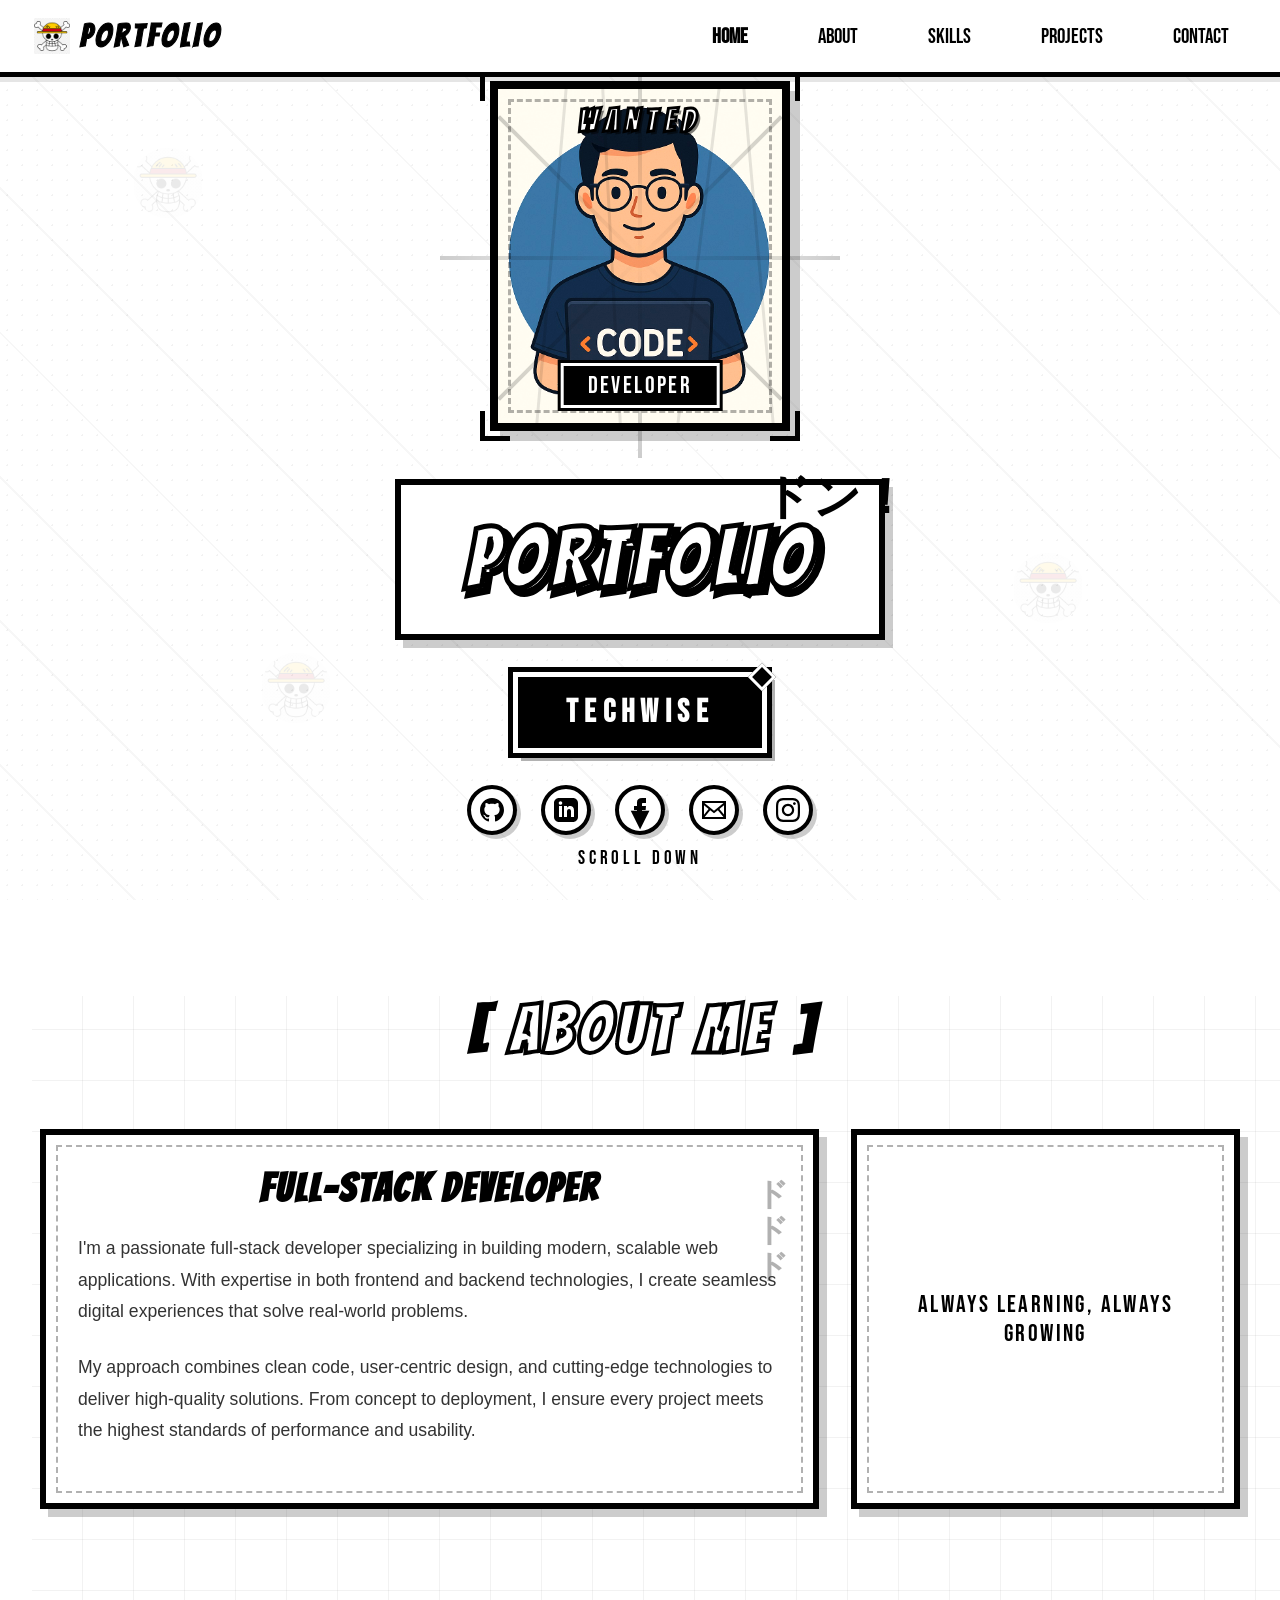
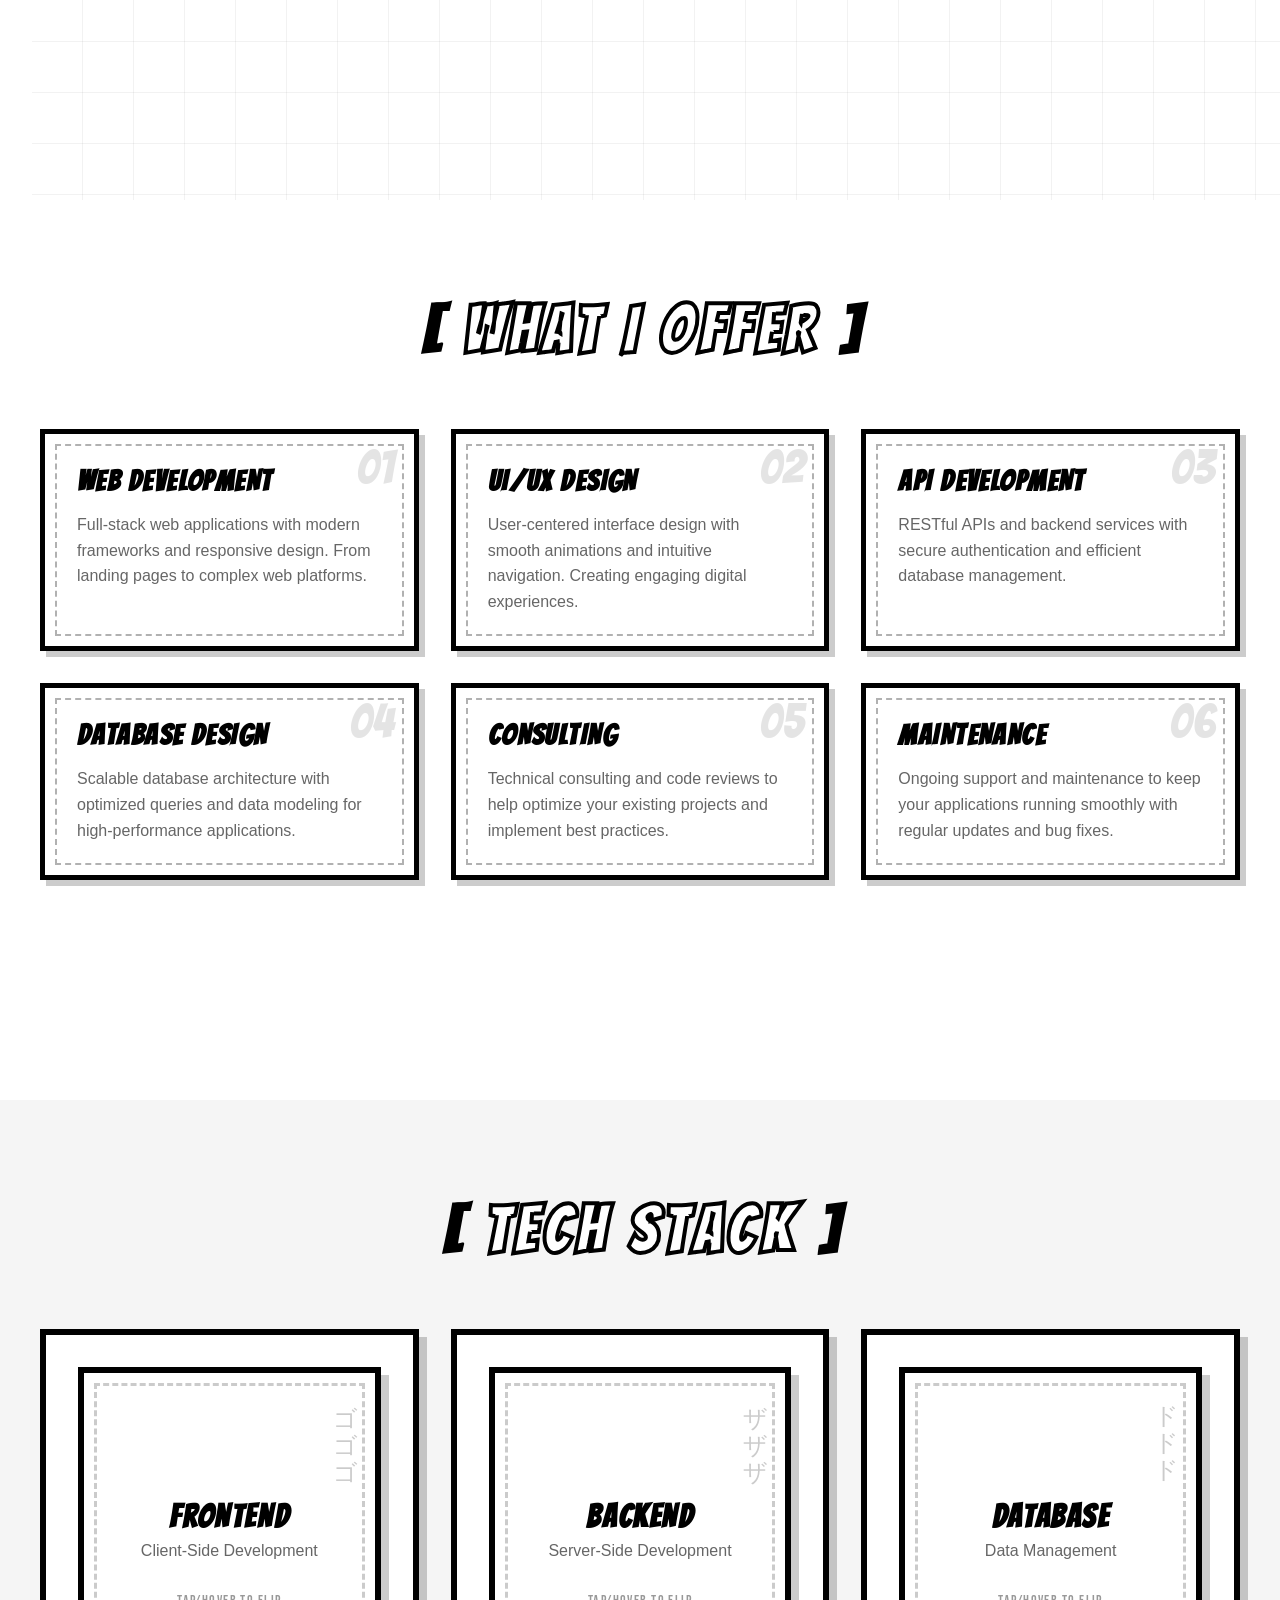
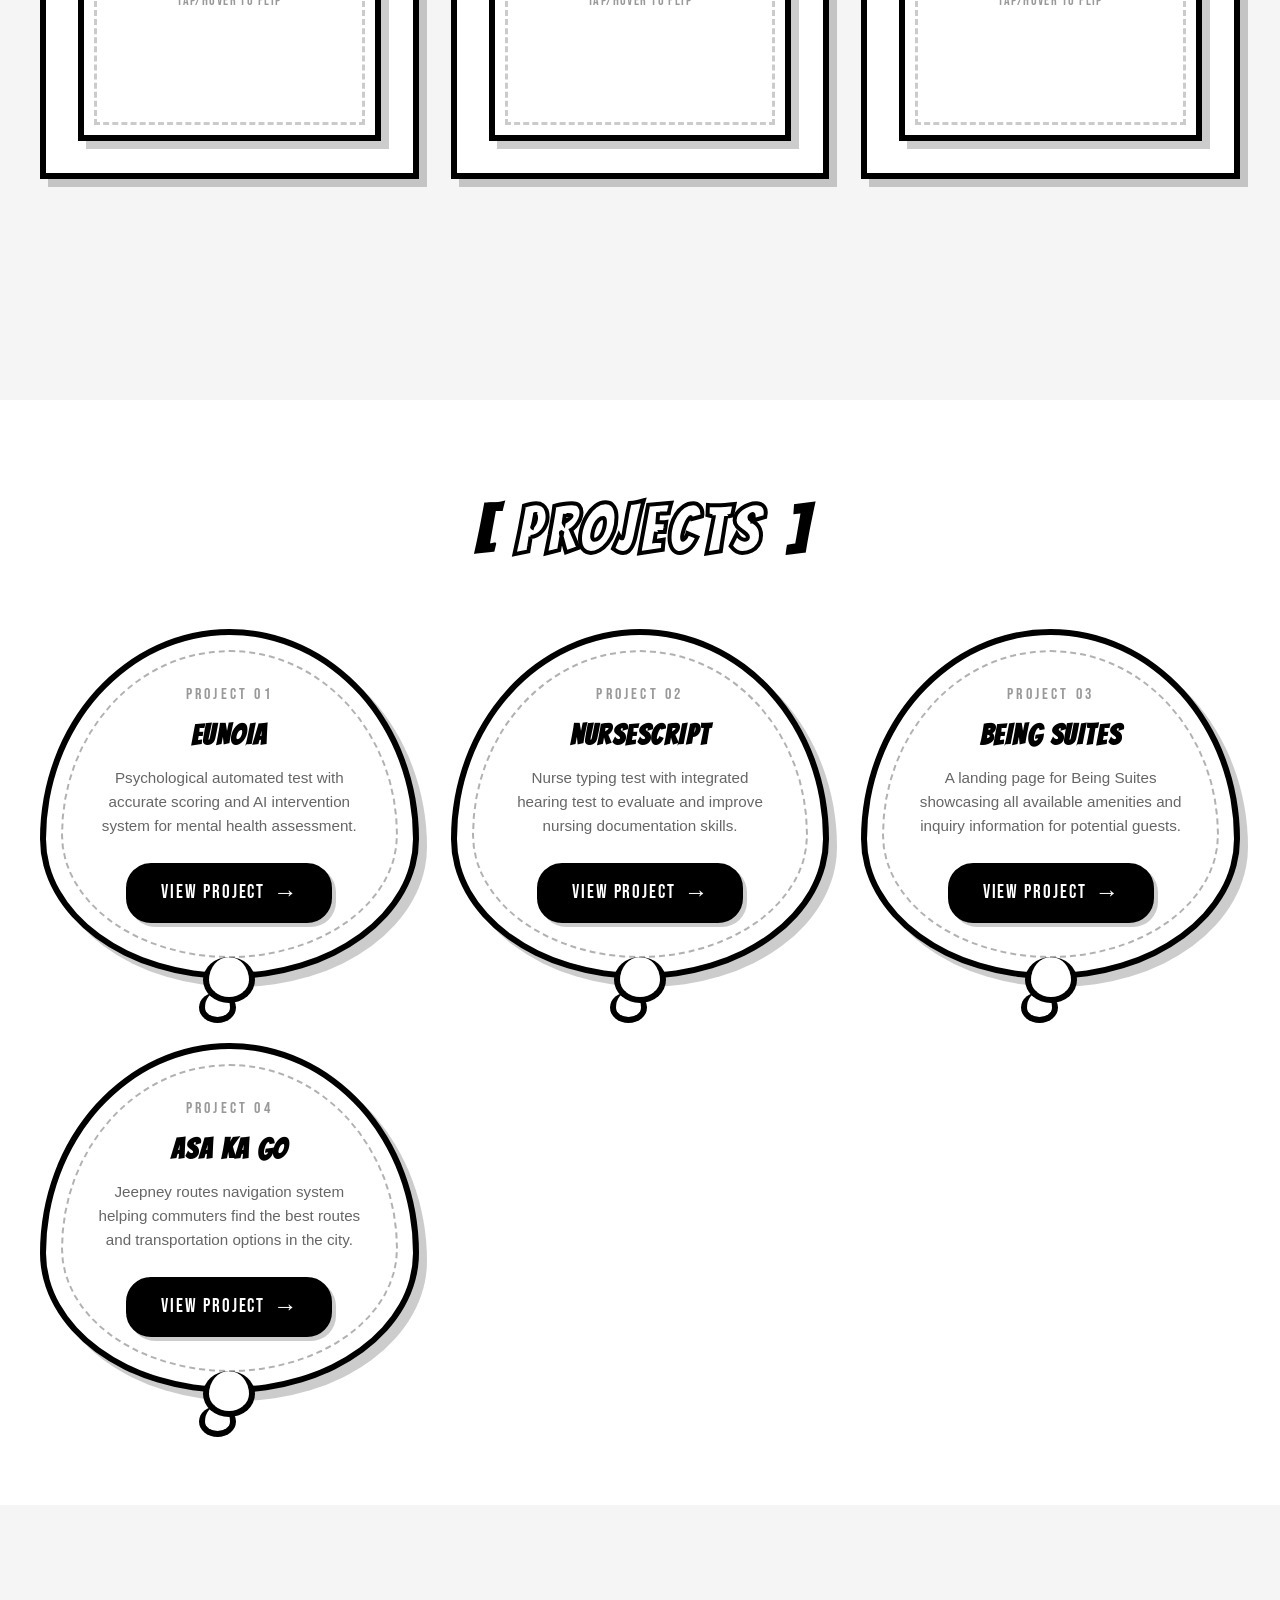
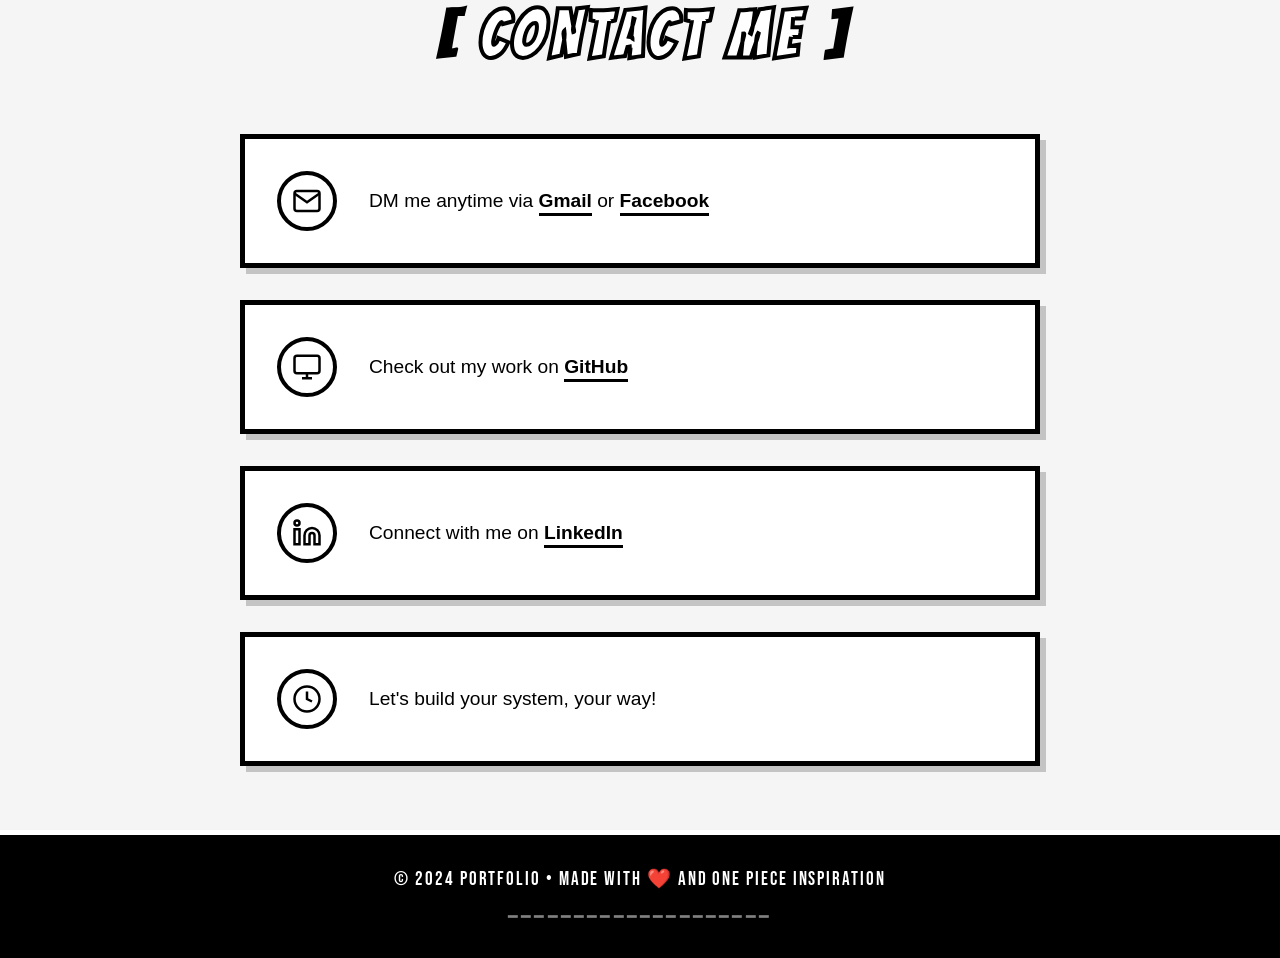
==== commit 2ae89d34: "dsdddd" ====
--- a/index.html
+++ b/index.html
@@ -52,7 +52,7 @@
                 <div class="frame-corner br"></div>
                 
                 <div class="manga-frame">
-                    <img src="images/Gradpic Cut.jpg" alt="Profile" class="profile-photo">
+                    <img src="images/grad.jpg" alt="Profile" class="profile-photo">
                     <div class="photo-border"></div>
                     <div class="wanted-text">WANTED</div>
                     <div class="bounty-text">DEVELOPER</div>
@@ -95,7 +95,7 @@
         
         <h2 class="subtitle">
             <div class="name-plate">
-                <span class="name">Marc Laurence Lapating</span>
+                <span class="name">Techwise</span>
                 <div class="plate-decoration"></div>
             </div>
         </h2>
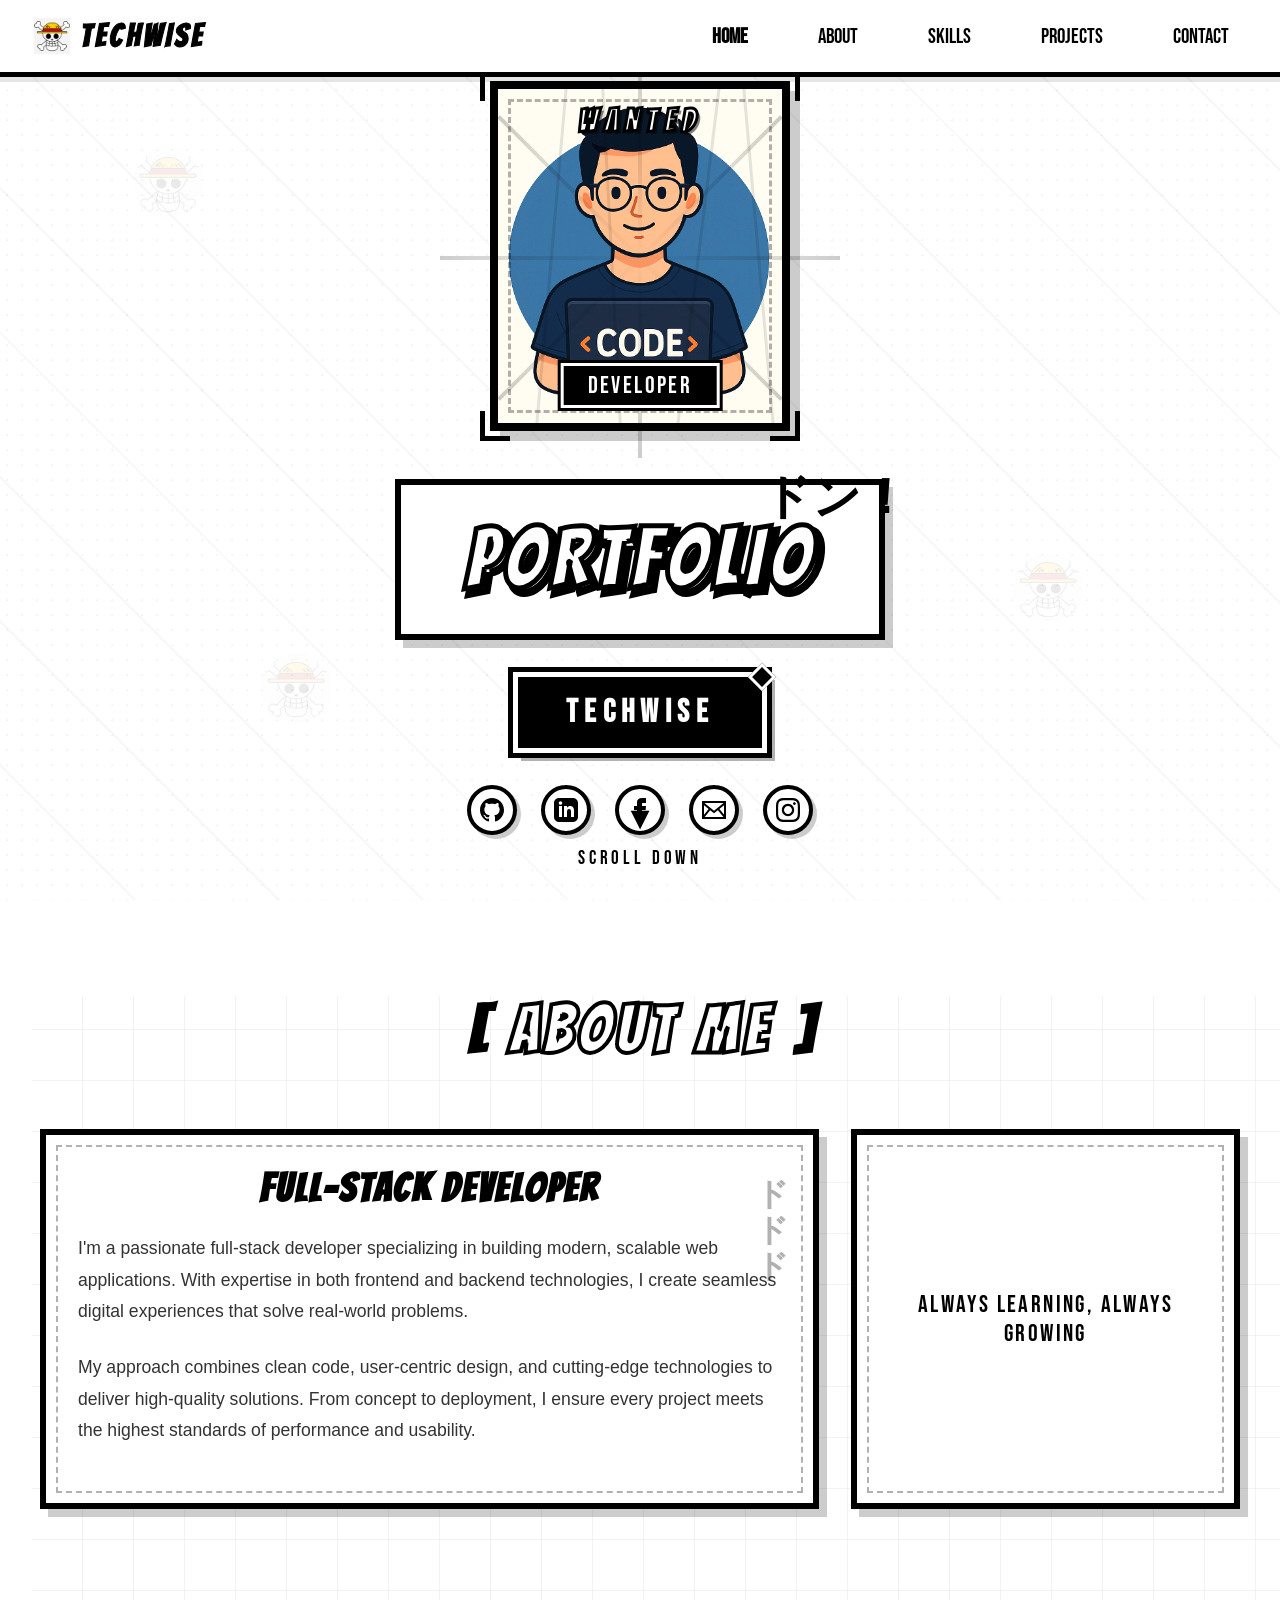
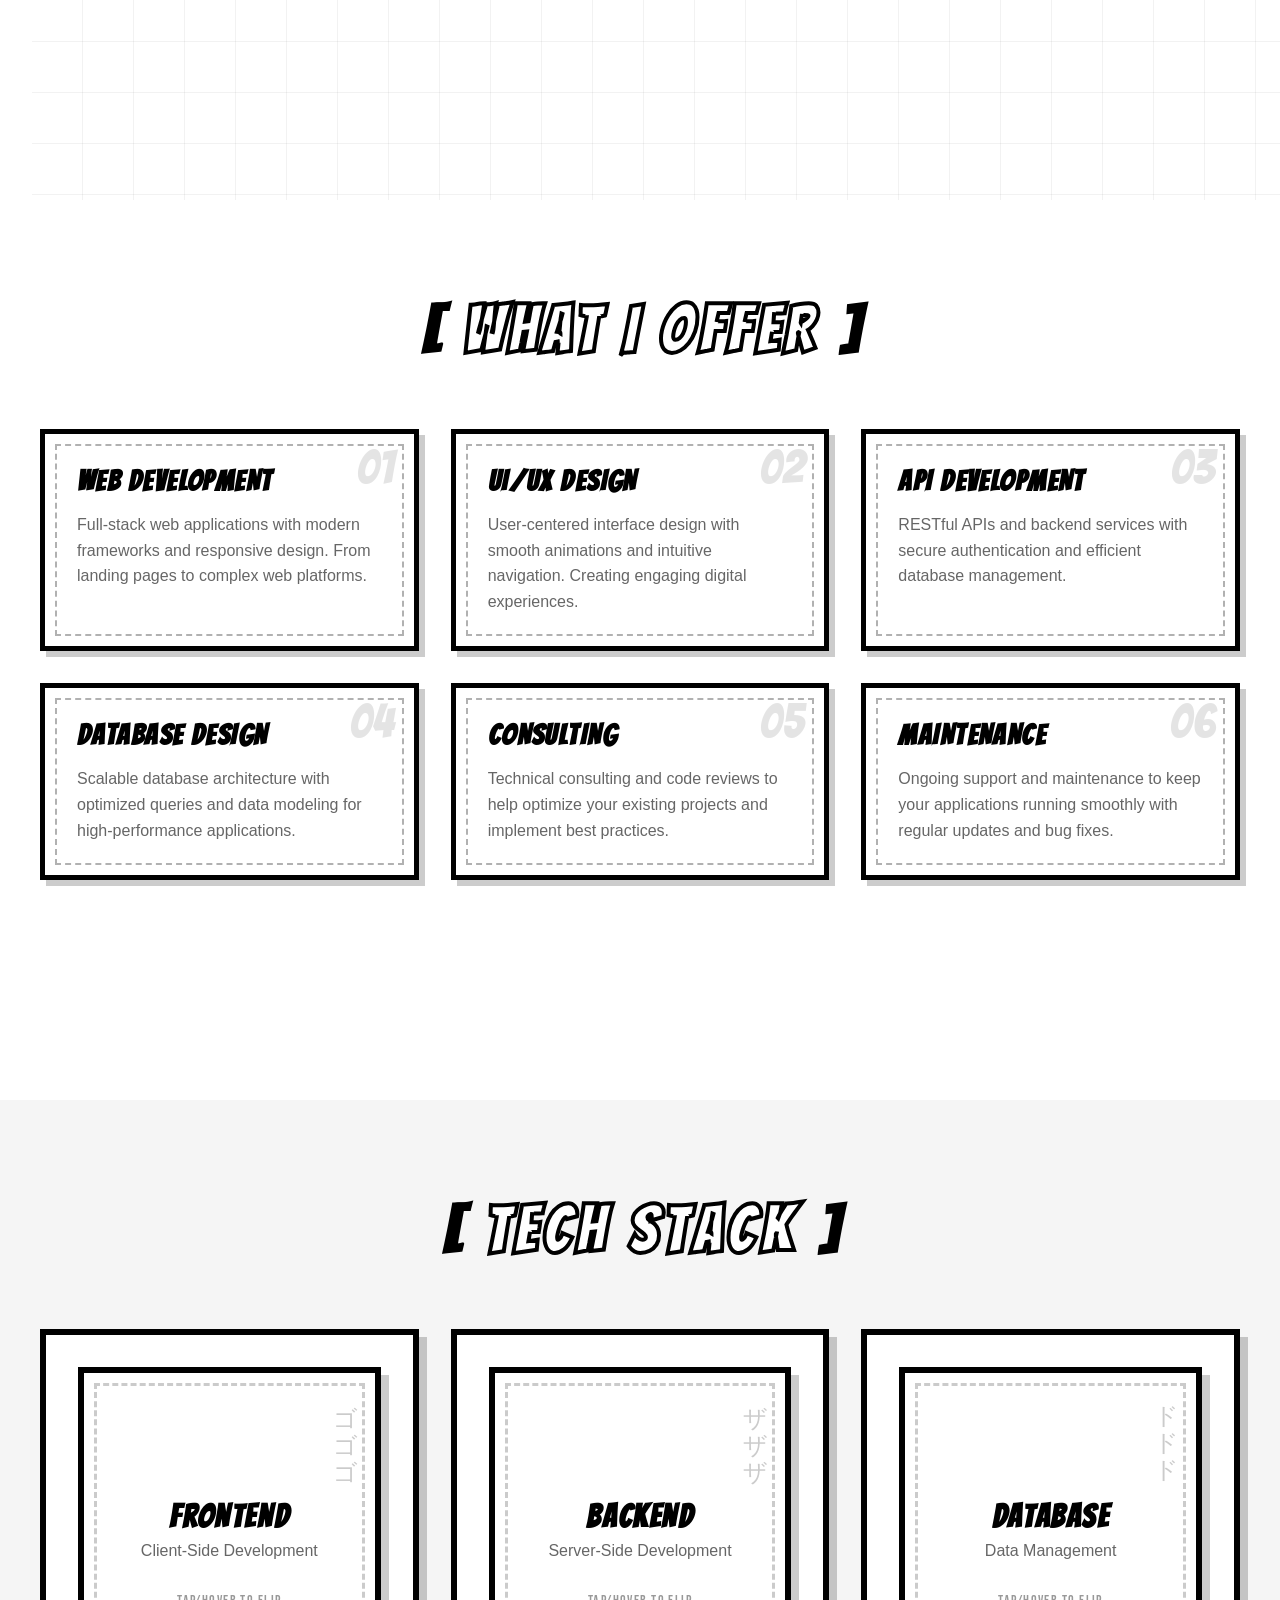
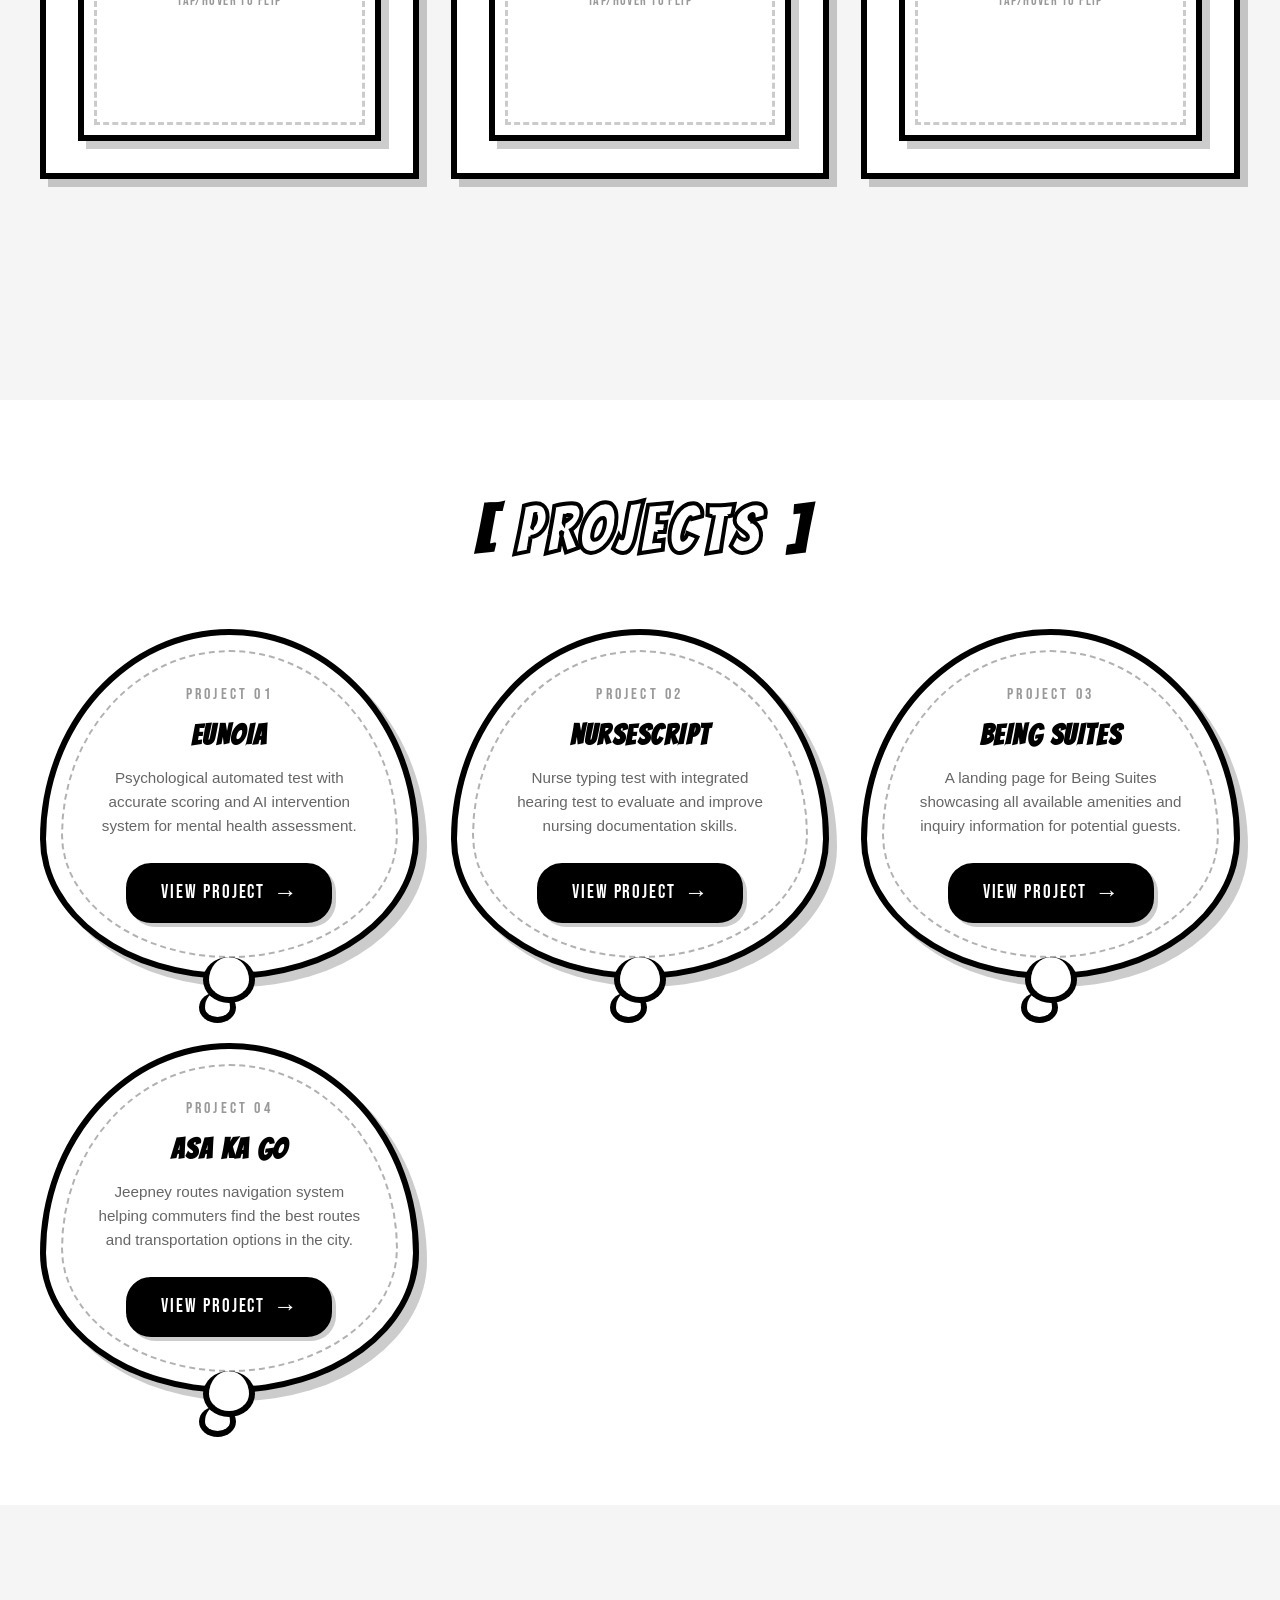
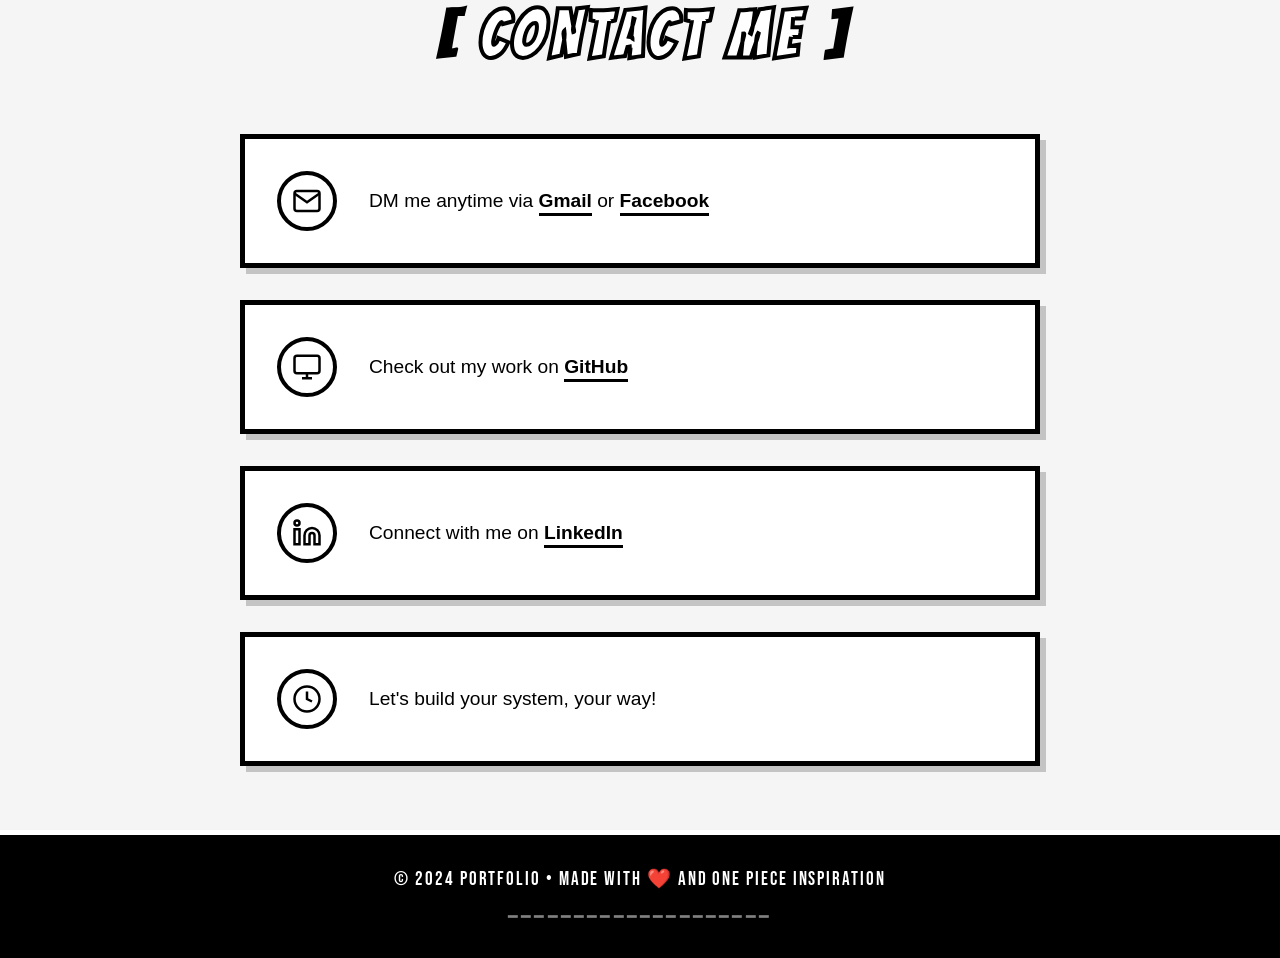
==== commit 35a7592d: "dsddddd" ====
--- a/index.html
+++ b/index.html
@@ -12,7 +12,7 @@
         <div class="nav-container">
             <div class="nav-logo">
                 <img src="images/jolly-roger.png" alt="Logo" class="logo-img">
-                <span class="logo-text">PORTFOLIO</span>
+                <span class="logo-text">TECHWISE</span>
             </div>
             <ul class="nav-links">
                 <li><a href="#hero" class="nav-link">HOME</a></li>
